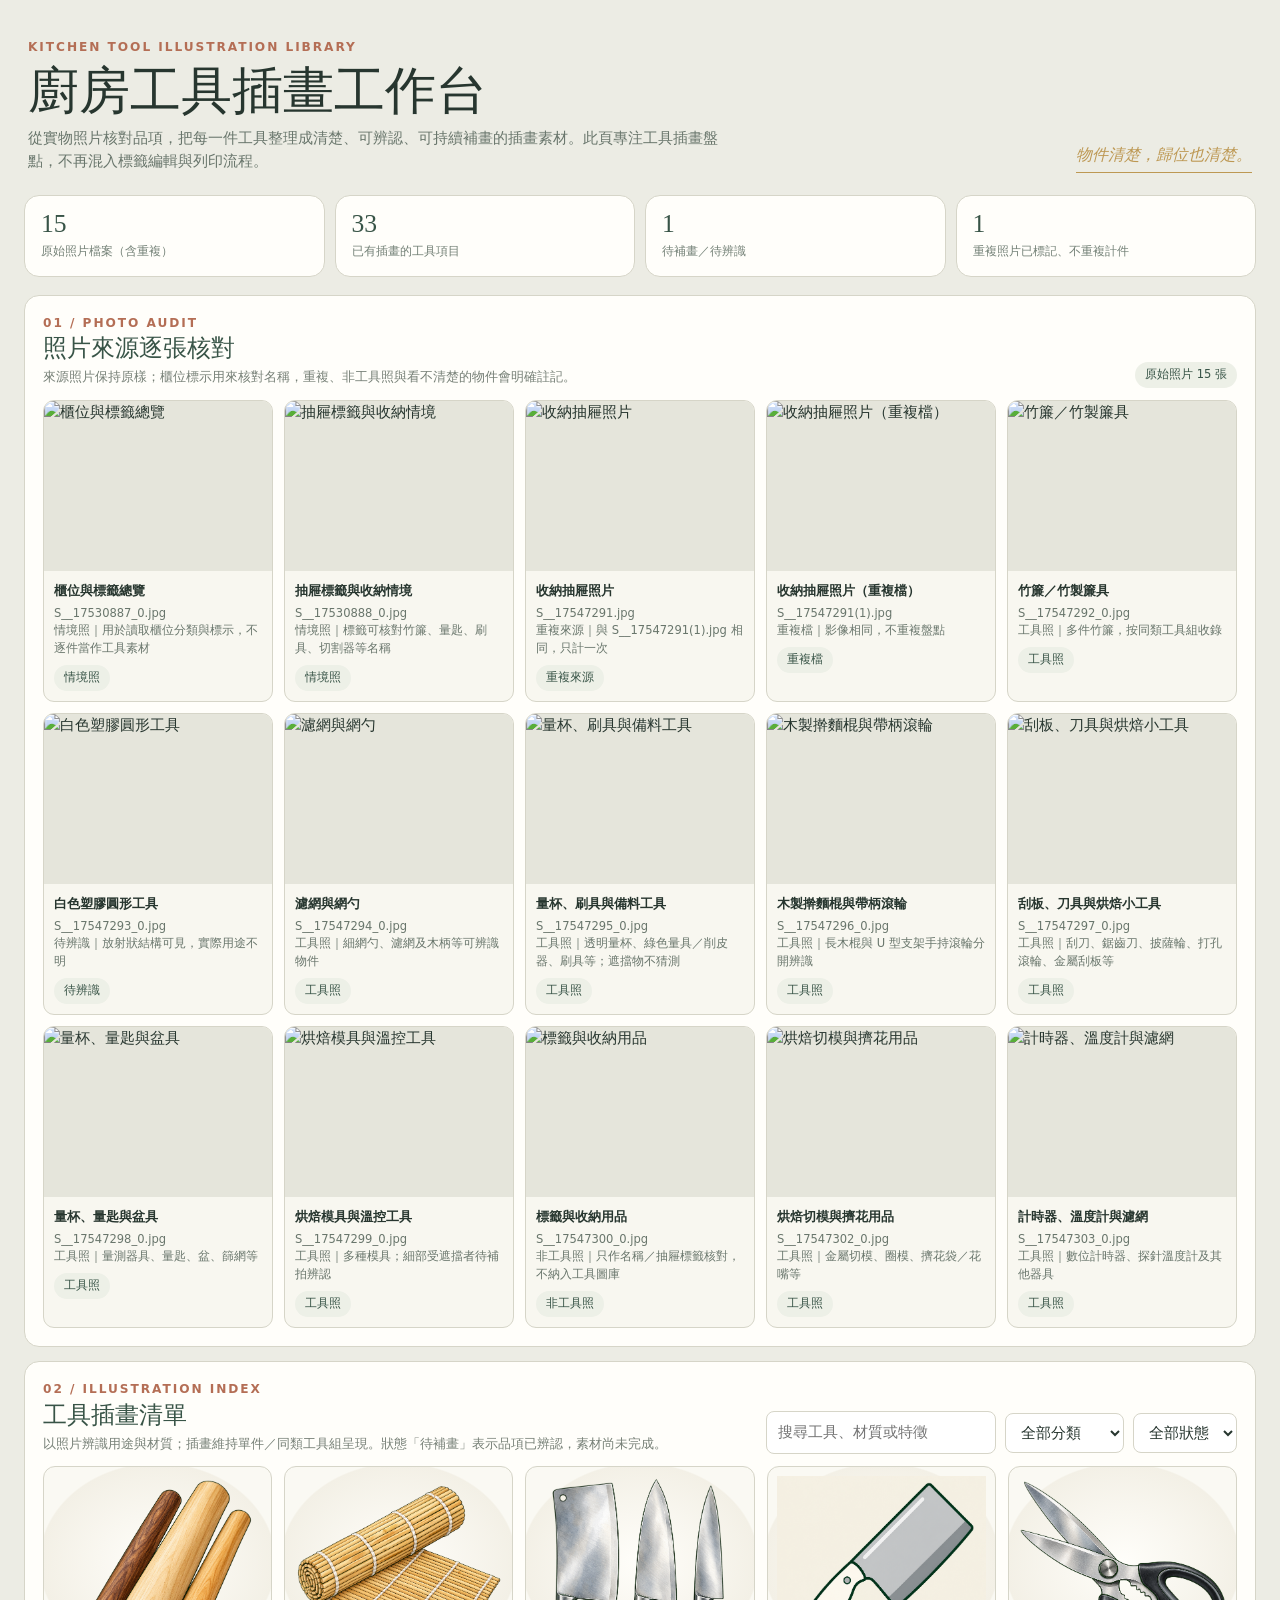
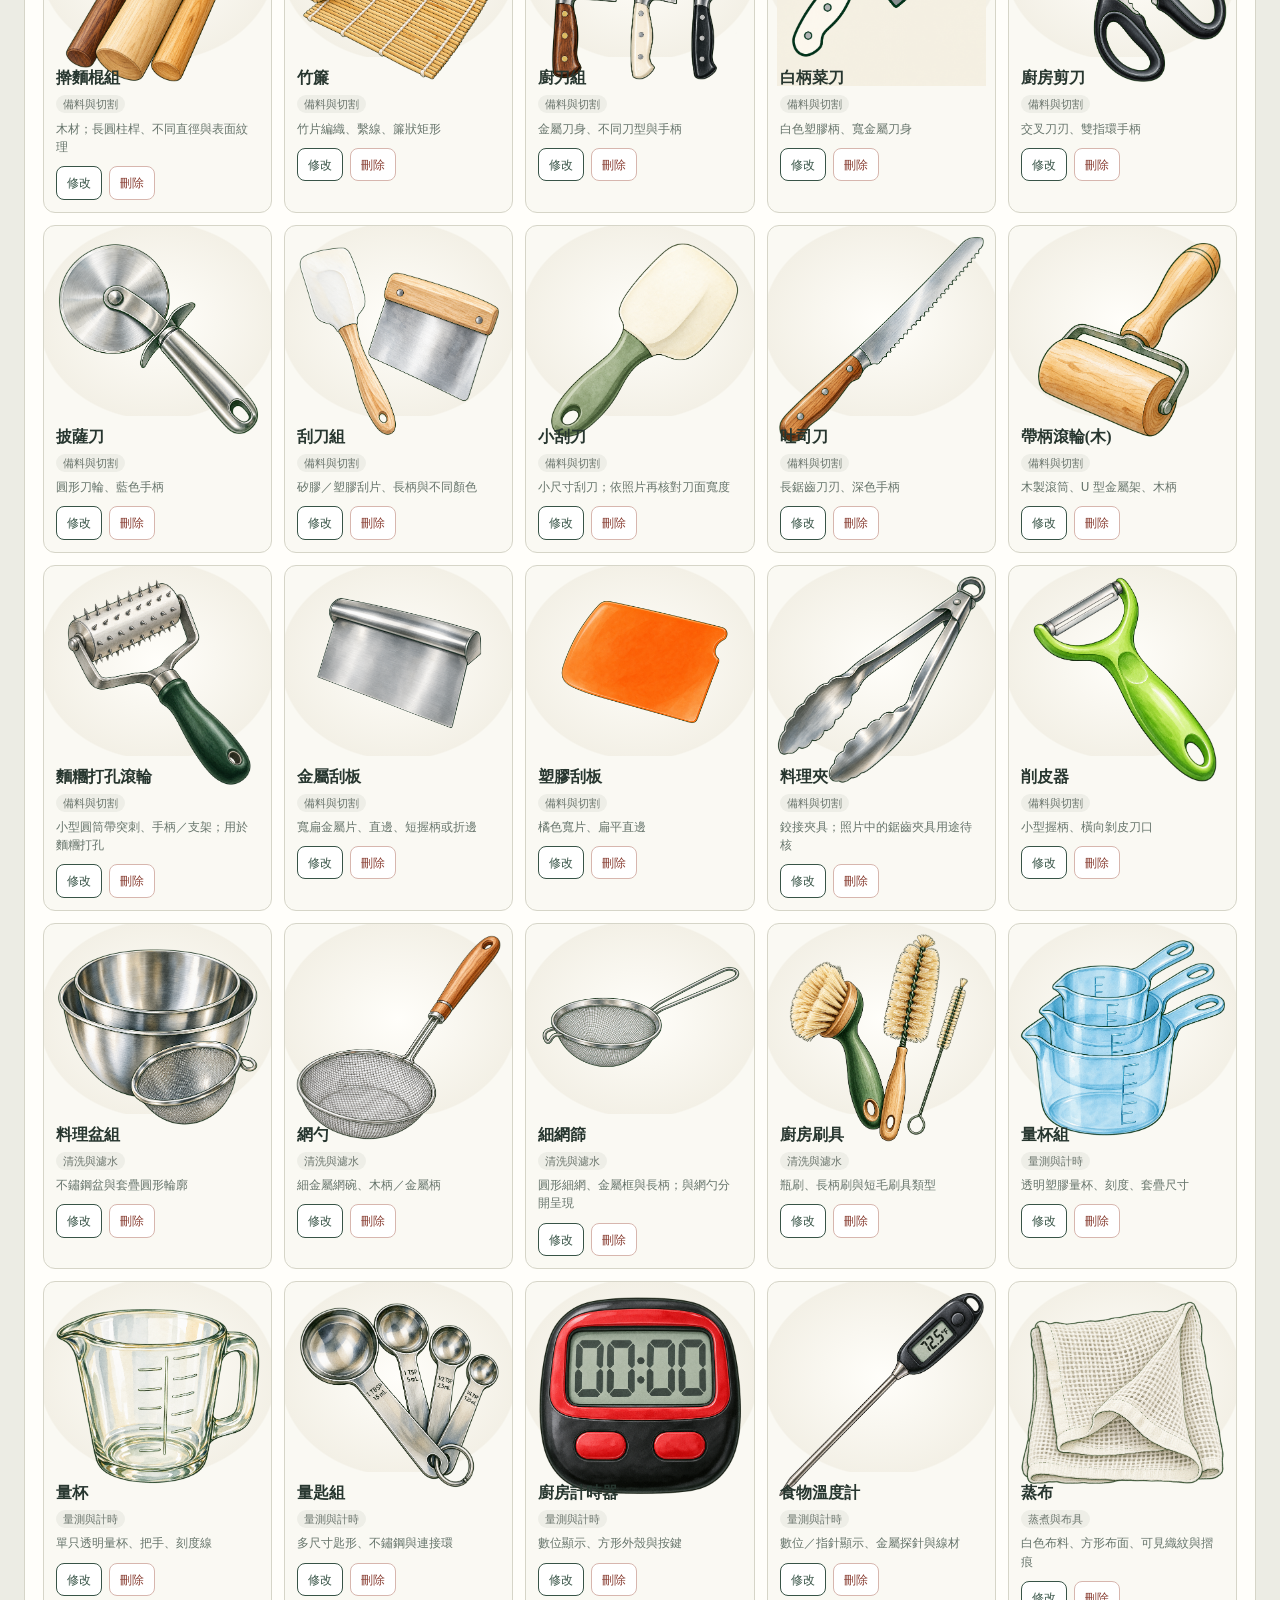
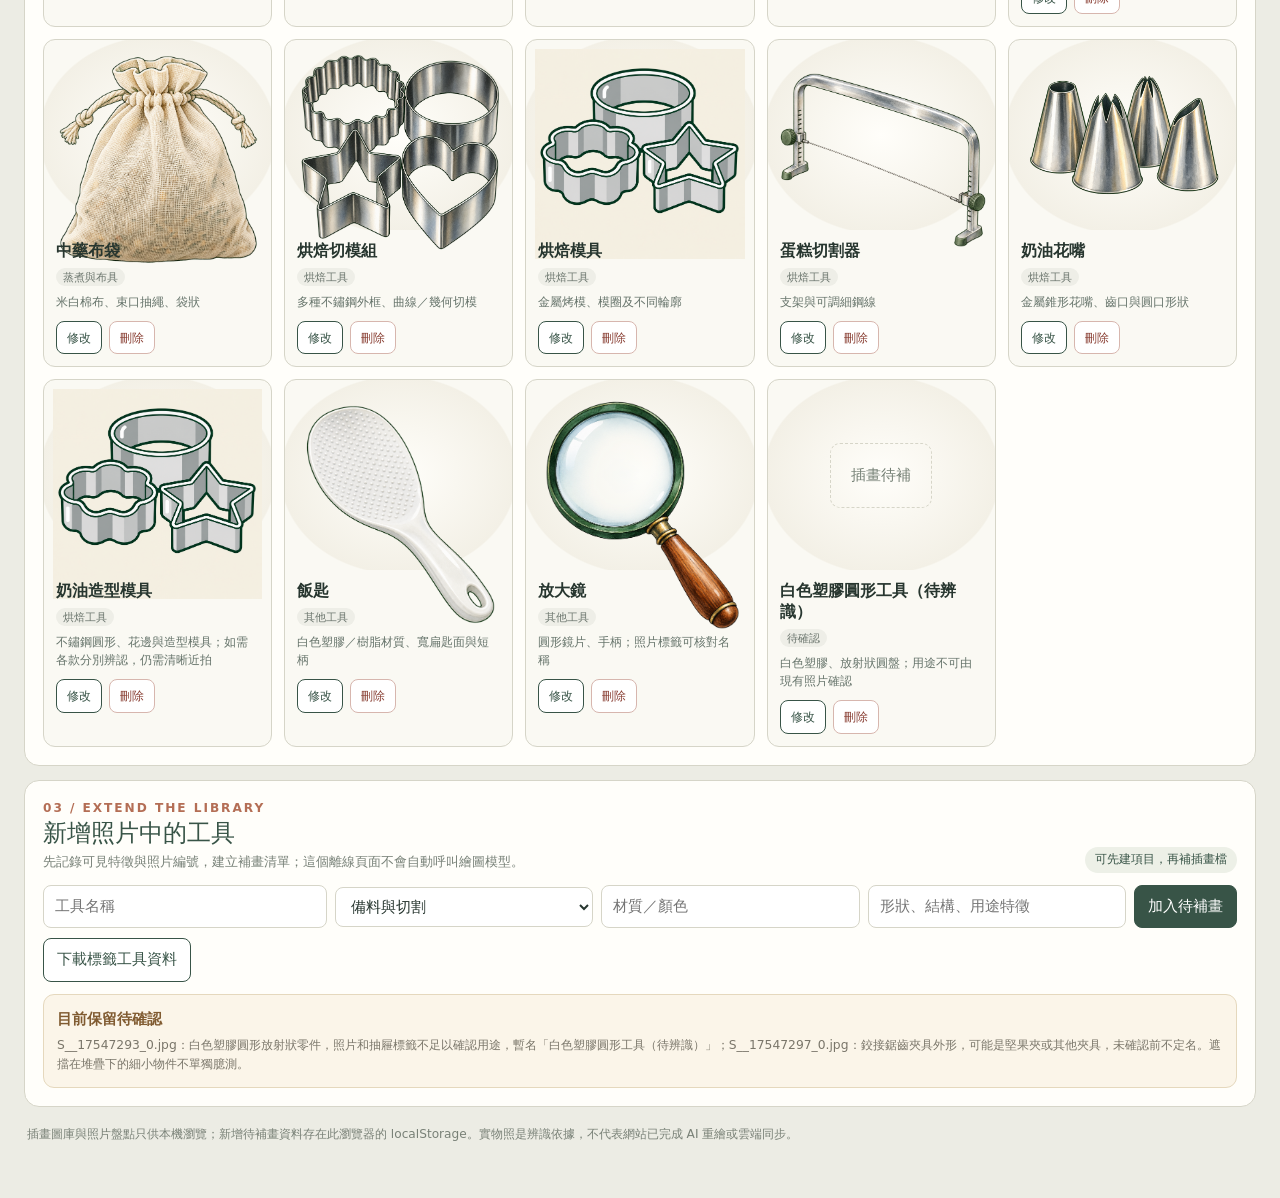
==== kitchen-illustration/index.html @ 1e379331 "Publish kitchen tools label website" ====
<!doctype html>
<html lang="zh-Hant">
<head>
<meta charset="utf-8"><meta name="viewport" content="width=device-width,initial-scale=1"><meta name="theme-color" content="#385447">
<title>香積室｜廚房工具插畫工作台</title>
<style>
:root{--ink:#27362f;--green:#385447;--sage:#788a70;--gold:#bd9853;--paper:#f6f3e9;--line:#d6d5c8;--white:#fffefa;--coral:#b46e55}*{box-sizing:border-box}body{margin:0;background:#ecece4;color:var(--ink);font:15px/1.55 system-ui,"Noto Sans TC",sans-serif}.wrap{max-width:1500px;margin:auto;padding:24px}.hero{display:flex;align-items:end;justify-content:space-between;gap:24px;padding:14px 4px 22px}.eyebrow{font-size:.76rem;letter-spacing:.16em;color:var(--coral);font-weight:700}.hero h1{font:500 clamp(2rem,4vw,3.2rem)/1.15 Georgia,"Noto Serif TC",serif;margin:.35rem 0}.hero p{margin:0;color:#69766c;max-width:700px}.hero-mark{font:italic 1rem Georgia,serif;color:var(--gold);border-bottom:1px solid var(--gold);padding-bottom:6px;white-space:nowrap}.stats{display:grid;grid-template-columns:repeat(4,1fr);gap:10px;margin:0 0 18px}.stat,.panel{background:var(--white);border:1px solid var(--line);border-radius:15px}.stat{padding:13px 16px}.stat strong{display:block;font:500 1.6rem Georgia,serif;color:var(--green)}.stat span{font-size:.78rem;color:#738076}.panel{padding:18px;margin:14px 0}.section-head{display:flex;justify-content:space-between;align-items:end;gap:16px;margin-bottom:12px}.section-head h2{margin:0;font:500 1.5rem Georgia,"Noto Serif TC",serif;color:var(--green)}.section-head p{margin:3px 0 0;color:#778077;font-size:.83rem}.pill{display:inline-flex;border-radius:30px;padding:4px 10px;background:#edf0e7;color:var(--green);font-size:.72rem;white-space:nowrap}.source-grid{display:grid;grid-template-columns:repeat(5,minmax(0,1fr));gap:11px}.source-card{border:1px solid var(--line);border-radius:11px;background:#f8f7f0;overflow:hidden;min-width:0}.source-card img{display:block;width:100%;height:170px;object-fit:cover;background:#e5e5db}.source-info{padding:10px}.source-info h3{font-size:.83rem;margin:0 0 3px;overflow-wrap:anywhere}.source-info p{font-size:.72rem;color:#69766c;margin:0}.source-info .pill{margin-top:7px}.filters{display:flex;gap:9px;align-items:center;flex-wrap:wrap}.filters input,.filters select,.form input,.form select,.form textarea{font:inherit;border:1px solid var(--line);border-radius:8px;padding:9px 11px;background:#fff;color:var(--ink)}.filters input{min-width:230px}.grid{display:grid;grid-template-columns:repeat(5,minmax(0,1fr));gap:12px}.tool{position:relative;border:1px solid var(--line);border-radius:12px;background:#faf9f3;overflow:hidden;display:flex;flex-direction:column;min-width:0}.tool-img{height:190px;display:grid;place-items:center;background:radial-gradient(ellipse at center,#fffefa 0,#f3f0e6 73%,transparent 74%);padding:9px}.tool-img img{width:100%;height:100%;object-fit:contain}.tool-body{padding:11px 12px 12px}.tool h3{font:600 1rem Georgia,"Noto Serif TC",serif;margin:0 0 3px}.tool p{font-size:.74rem;color:#66746b;margin:4px 0}.meta{display:flex;align-items:center;justify-content:space-between;gap:6px;margin-top:8px}.tag{font-size:.66rem;color:#6b756d;background:#eeeee7;border-radius:20px;padding:3px 7px}.state{font-size:.67rem;color:var(--green)}.state.pending{color:#9b5b37}.toolbar{display:flex;gap:8px}.button{border:1px solid var(--green);border-radius:8px;background:var(--green);color:white;padding:9px 13px;font:inherit;cursor:pointer}.button.ghost{background:white;color:var(--green)}.button:hover{filter:brightness(1.07)}.form{display:grid;grid-template-columns:1.1fr 1fr 1fr 1fr auto;gap:8px;align-items:center}.form textarea{resize:vertical;min-height:42px}.pending-box{background:#fbf5e9;border:1px solid #e5d8bd;border-radius:11px;padding:13px;margin-top:12px}.pending-box h3{font-size:.92rem;color:#805b31;margin:0}.hint{font-size:.77rem;color:#7a766a;margin:6px 0 0}.empty{color:#758075;border:1px dashed var(--line);border-radius:10px;padding:20px;text-align:center}.foot{font-size:.76rem;color:#798177;padding:4px 3px 18px}.hidden{display:none!important}@media(max-width:1100px){.source-grid{grid-template-columns:repeat(3,1fr)}.grid{grid-template-columns:repeat(4,1fr)}.form{grid-template-columns:repeat(2,1fr)}.form .button{grid-column:1/-1}}@media(max-width:700px){.wrap{padding:13px}.hero{display:block}.hero-mark{display:inline-block;margin-top:15px}.stats{grid-template-columns:repeat(2,1fr)}.source-grid{grid-template-columns:repeat(2,1fr)}.source-card img{height:135px}.grid{grid-template-columns:repeat(2,1fr)}.tool-img{height:155px}.section-head{display:block}.filters{margin-top:10px}.filters input{min-width:0;flex:1;width:100%}.form{grid-template-columns:1fr}.form .button{grid-column:auto}}
</style></head>
<body><main class="wrap">
<header class="hero"><div><div class="eyebrow">KITCHEN TOOL ILLUSTRATION LIBRARY</div><h1>廚房工具插畫工作台</h1><p>從實物照片核對品項，把每一件工具整理成清楚、可辨認、可持續補畫的插畫素材。此頁專注工具插畫盤點，不再混入標籤編輯與列印流程。</p></div><div class="hero-mark">物件清楚，歸位也清楚。</div></header>
<section class="stats" aria-label="盤點摘要"><div class="stat"><strong id="photoCount">15</strong><span>原始照片檔案（含重複）</span></div><div class="stat"><strong id="artCount">—</strong><span>已有插畫的工具項目</span></div><div class="stat"><strong id="pendingCount">—</strong><span>待補畫／待辨識</span></div><div class="stat"><strong>1</strong><span>重複照片已標記、不重複計件</span></div></section>
<section class="panel"><div class="section-head"><div><div class="eyebrow">01 / PHOTO AUDIT</div><h2>照片來源逐張核對</h2><p>來源照片保持原樣；櫃位標示用來核對名稱，重複、非工具照與看不清楚的物件會明確註記。</p></div><span class="pill">原始照片 15 張</span></div><div class="source-grid" id="sourceGrid"></div></section>
<section class="panel"><div class="section-head"><div><div class="eyebrow">02 / ILLUSTRATION INDEX</div><h2>工具插畫清單</h2><p>以照片辨識用途與材質；插畫維持單件／同類工具組呈現。狀態「待補畫」表示品項已辨認，素材尚未完成。</p></div><div class="filters"><input id="search" type="search" placeholder="搜尋工具、材質或特徵"><select id="category"><option>全部分類</option><option>備料與切割</option><option>量測與計時</option><option>清洗與濾水</option><option>蒸煮與布具</option><option>烘焙工具</option><option>其他工具</option></select><select id="status"><option>全部狀態</option><option>已有插畫</option><option>待補畫</option><option>待辨識</option></select></div></div><div class="grid" id="toolGrid"></div></section>
<section class="panel"><div class="section-head"><div><div class="eyebrow">03 / EXTEND THE LIBRARY</div><h2>新增照片中的工具</h2><p>先記錄可見特徵與照片編號，建立補畫清單；這個離線頁面不會自動呼叫繪圖模型。</p></div><span class="pill">可先建項目，再補插畫檔</span></div><form class="form" id="addForm"><input name="name" required placeholder="工具名稱"><select name="category"><option>備料與切割</option><option>量測與計時</option><option>清洗與濾水</option><option>蒸煮與布具</option><option>烘焙工具</option><option>其他工具</option></select><input name="material" placeholder="材質／顏色"><input name="features" placeholder="形狀、結構、用途特徵"><button class="button" type="submit">加入待補畫</button></form><div style="margin-top:10px"><button class="button ghost" type="button" id="exportLabelData">下載標籤工具資料</button><span id="exportFeedback" class="hint" style="margin-left:8px"></span></div><div class="pending-box"><h3>目前保留待確認</h3><p class="hint">S__17547293_0.jpg：白色塑膠圓形放射狀零件，照片和抽屜標籤不足以確認用途，暫名「白色塑膠圓形工具（待辨識）」；S__17547297_0.jpg：鉸接鋸齒夾具外形，可能是堅果夾或其他夾具，未確認前不定名。遮擋在堆疊下的細小物件不單獨臆測。</p></div></section>
<p class="foot">插畫圖庫與照片盤點只供本機瀏覽；新增待補畫資料存在此瀏覽器的 localStorage。實物照是辨識依據，不代表網站已完成 AI 重繪或雲端同步。</p>
</main><script>
(()=>{
const A='assets/廚房工具插畫示例/',P='../../廚房工具/';
const sources=[
['S__17530887_0.jpg','櫃位與標籤總覽','情境照｜用於讀取櫃位分類與標示，不逐件當作工具素材'],['S__17530888_0.jpg','抽屜標籤與收納情境','情境照｜標籤可核對竹簾、量匙、刷具、切割器等名稱'],['S__17547291.jpg','收納抽屜照片','重複來源｜與 S__17547291(1).jpg 相同，只計一次'],['S__17547291(1).jpg','收納抽屜照片（重複檔）','重複檔｜影像相同，不重複盤點'],['S__17547292_0.jpg','竹簾／竹製簾具','工具照｜多件竹簾，按同類工具組收錄'],['S__17547293_0.jpg','白色塑膠圓形工具','待辨識｜放射狀結構可見，實際用途不明'],['S__17547294_0.jpg','濾網與網勺','工具照｜細網勺、濾網及木柄等可辨識物件'],['S__17547295_0.jpg','量杯、刷具與備料工具','工具照｜透明量杯、綠色量具／削皮器、刷具等；遮擋物不猜測'],['S__17547296_0.jpg','木製擀麵棍與帶柄滾輪','工具照｜長木棍與 U 型支架手持滾輪分開辨識'],['S__17547297_0.jpg','刮板、刀具與烘焙小工具','工具照｜刮刀、鋸齒刀、披薩輪、打孔滾輪、金屬刮板等'],['S__17547298_0.jpg','量杯、量匙與盆具','工具照｜量測器具、量匙、盆、篩網等'],['S__17547299_0.jpg','烘焙模具與溫控工具','工具照｜多種模具；細部受遮擋者待補拍辨認'],['S__17547300_0.jpg','標籤與收納用品','非工具照｜只作名稱／抽屜標籤核對，不納入工具圖庫'],['S__17547302_0.jpg','烘焙切模與擠花用品','工具照｜金屬切模、圈模、擠花袋／花嘴等'],['S__17547303_0.jpg','計時器、溫度計與濾網','工具照｜數位計時器、探針溫度計及其他器具']
].map(([file,title,note])=>({file,title,note}));
const items=[
['擀麵棍組','備料與切割','擀麵棍組.png','S__17547296_0.jpg','木材；長圓柱桿、不同直徑與表面紋理','已有插畫'],['竹簾','備料與切割','竹簾.png','S__17547292_0.jpg','竹片編織、繫線、簾狀矩形','已有插畫'],['廚刀組','備料與切割','廚刀組.png','S__17547297_0.jpg、S__17547299_0.jpg','金屬刀身、不同刀型與手柄','已有插畫'],['白柄菜刀','備料與切割','白柄菜刀.png','S__17547297_0.jpg','白色塑膠柄、寬金屬刀身','已有插畫'],['廚房剪刀','備料與切割','廚房剪刀.png','S__17547297_0.jpg','交叉刀刃、雙指環手柄','已有插畫'],['披薩刀','備料與切割','披薩刀.png','S__17547297_0.jpg','圓形刀輪、藍色手柄','已有插畫'],['刮刀組','備料與切割','刮刀組.png','S__17547297_0.jpg','矽膠／塑膠刮片、長柄與不同顏色','已有插畫'],['小刮刀','備料與切割','小刮刀.png','S__17547297_0.jpg','小尺寸刮刀；依照片再核對刀面寬度','已有插畫'],['吐司刀','備料與切割','吐司刀.png','S__17547297_0.jpg','長鋸齒刀刃、深色手柄','已有插畫'],['帶柄滾輪(木)','備料與切割','帶柄木滾輪.png','S__17547296_0.jpg','木製滾筒、U 型金屬架、木柄','已有插畫'],['麵糰打孔滾輪','備料與切割','','S__17547297_0.jpg','小型圓筒帶突刺、手柄／支架；用於麵糰打孔','待補畫'],['金屬刮板','備料與切割','','S__17547297_0.jpg','寬扁金屬片、直邊、短握柄或折邊','待補畫'],['塑膠刮板','備料與切割','','S__17547297_0.jpg','橘色寬片、扁平直邊','待補畫'],['料理夾','備料與切割','料理夾.png','S__17547297_0.jpg','鉸接夾具；照片中的鋸齒夾具用途待核','已有插畫'],['削皮器','備料與切割','削皮器.png','S__17547295_0.jpg、S__17547298_0.jpg','小型握柄、橫向剝皮刀口','已有插畫'],['料理盆組','清洗與濾水','料理盆組.png','S__17547298_0.jpg','不鏽鋼盆與套疊圓形輪廓','已有插畫'],['網勺','清洗與濾水','網勺.png','S__17547294_0.jpg','細金屬網碗、木柄／金屬柄','已有插畫'],['細網篩','清洗與濾水','','S__17547294_0.jpg、S__17547298_0.jpg','圓形細網、金屬框與長柄；與網勺分開呈現','待補畫'],['廚房刷具','清洗與濾水','廚房刷具.png','S__17547295_0.jpg','瓶刷、長柄刷與短毛刷具類型','已有插畫'],['量杯組','量測與計時','量杯組.png','S__17547295_0.jpg、S__17547298_0.jpg','透明塑膠量杯、刻度、套疊尺寸','已有插畫'],['量杯','量測與計時','量杯.png','S__17547295_0.jpg','單只透明量杯、把手、刻度線','已有插畫'],['量匙組','量測與計時','量匙組.png','S__17547298_0.jpg','多尺寸匙形、不鏽鋼與連接環','已有插畫'],['廚房計時器','量測與計時','廚房計時器.png','S__17547303_0.jpg','數位顯示、方形外殼與按鍵','已有插畫'],['食物溫度計','量測與計時','食物溫度計.png','S__17547303_0.jpg','數位／指針顯示、金屬探針與線材','已有插畫'],['蒸布','蒸煮與布具','蒸布.png','S__17530888_0.jpg','白色布料、方形布面、可見織紋與摺痕','已有插畫'],['中藥布袋','蒸煮與布具','中藥布袋.png','S__17530888_0.jpg','米白棉布、束口抽繩、袋狀','已有插畫'],['烘焙切模組','烘焙工具','烘焙切模組.png','S__17547302_0.jpg','多種不鏽鋼外框、曲線／幾何切模','已有插畫'],['烘焙模具','烘焙工具','烘焙模具.png','S__17547299_0.jpg、S__17547302_0.jpg','金屬烤模、模圈及不同輪廓','已有插畫'],['蛋糕切割器','烘焙工具','蛋糕切割器.png','S__17530888_0.jpg','支架與可調細鋼線','已有插畫'],['奶油花嘴','烘焙工具','奶油花嘴.png','S__17547302_0.jpg、S__17547299_0.jpg','金屬錐形花嘴、齒口與圓口形狀','已有插畫'],['奶油造型模具','烘焙工具','','S__17530887_0.jpg、S__17547299_0.jpg','抽屜標籤可讀，內部細模具款式需近拍逐型核對','待補畫'],['飯匙','其他工具','','S__17547295_0.jpg、S__17547298_0.jpg','白色塑膠／樹脂材質、寬扁匙面與短柄','待補畫'],['放大鏡','其他工具','放大鏡.png','S__17530888_0.jpg','圓形鏡片、手柄；照片標籤可核對名稱','已有插畫'],['白色塑膠圓形工具（待辨識）','待確認','','S__17547293_0.jpg','白色塑膠、放射狀圓盤；用途不可由現有照片確認','待辨識']
].map(([name,category,file,source,features,status])=>({name,category,file,source,features,status}));
const esc=s=>String(s).replace(/[&<>"']/g,c=>({'&':'&amp;','<':'&lt;','>':'&gt;','"':'&quot;',"'":'&#39;'}[c]));
const doughDocker=items.find(x=>x.name==='麵糰打孔滾輪');doughDocker.file='麵糰打孔滾輪.png';doughDocker.status='已有插畫';
for(const [name,file] of [['金屬刮板','金屬刮板.png'],['塑膠刮板','塑膠刮板.png'],['細網篩','細網篩.png'],['飯匙','飯匙.png']]){const item=items.find(x=>x.name===name);if(item){item.file=file;item.status='已有插畫'}}
const moldItem=items.find(x=>x.name==='奶油造型模具');if(moldItem){moldItem.file='烘焙模具.png';moldItem.status='已有插畫';moldItem.features='不鏽鋼圓形、花邊與造型模具；如需各款分別辨認，仍需清晰近拍'}
const byFile=Object.fromEntries(sources.map(s=>[s.file,s]));
function renderSources(){document.getElementById('sourceGrid').innerHTML=sources.map(s=>`<article class="source-card"><img loading="lazy" src="${P}${encodeURIComponent(s.file).replace(/%2F/g,'/')}" alt="${esc(s.title)}"><div class="source-info"><h3>${esc(s.title)}</h3><p>${esc(s.file)}<br>${esc(s.note)}</p><span class="pill">${s.note.split('｜')[0]}</span></div></article>`).join('')}
function render(){const q=document.getElementById('search').value.trim().toLowerCase(),cat=document.getElementById('category').value,st=document.getElementById('status').value;const all=[...items,...loadAdded()];const shown=all.filter(x=>(cat==='全部分類'||x.category===cat)&&(st==='全部狀態'||x.status===st)&&(!q||`${x.name} ${x.category} ${x.features} ${x.material||''}`.toLowerCase().includes(q)));document.getElementById('toolGrid').innerHTML=shown.length?shown.map(x=>{const src=(x.source||'').split('、').map(v=>byFile[v]).find(Boolean);return `<article class="tool"><div class="tool-img">${x.file?`<img loading="lazy" src="${A}${encodeURIComponent(x.file)}" alt="${esc(x.name)}插畫">`:`<div class="empty">插畫待補</div>`}</div><div class="tool-body"><h3>${esc(x.name)}</h3><span class="tag">${esc(x.category)}</span><p>${esc(x.features||x.material||'依新增紀錄補充特徵')}</p><div class="meta"><span class="state ${x.status==='已有插畫'?'':'pending'}">${esc(x.status)}</span>${src?`<span class="tag">照片 ${esc(src.file.replace('S__',''))}</span>`:''}</div></div></article>`}).join(''):'<div class="empty">沒有符合的工具項目</div>';document.getElementById('artCount').textContent=all.filter(x=>x.status==='已有插畫').length;document.getElementById('pendingCount').textContent=all.filter(x=>x.status!=='已有插畫').length}
function loadAdded(){try{return JSON.parse(localStorage.getItem('kitchenIllustrationPending')||'[]')}catch{return []}}
document.getElementById('addForm').addEventListener('submit',e=>{e.preventDefault();const f=new FormData(e.currentTarget),name=String(f.get('name')).trim();if(!name)return;const added=loadAdded();added.push({name,category:f.get('category'),features:[f.get('material'),f.get('features')].filter(Boolean).join('；'),source:'',file:'',status:'待補畫'});localStorage.setItem('kitchenIllustrationPending',JSON.stringify(added));e.currentTarget.reset();render()});
['search','category','status'].forEach(id=>document.getElementById(id).addEventListener(id==='search'?'input':'change',render));document.getElementById('exportLabelData').addEventListener('click',()=>{const payload={version:1,tools:[...items,...loadAdded()]};const blob=new Blob([JSON.stringify(payload,null,2)],{type:'application/json'});const a=document.createElement('a');a.href=URL.createObjectURL(blob);a.download='廚房工具標籤資料.json';a.click();setTimeout(()=>URL.revokeObjectURL(a.href),1500);document.getElementById('exportFeedback').textContent='已下載；請到 A4 標籤頁匯入此檔。'});localStorage.setItem("kitchenIllustrationCatalog",JSON.stringify(items));renderSources();render();
})();
</script><script src="crud.js"></script></body></html>
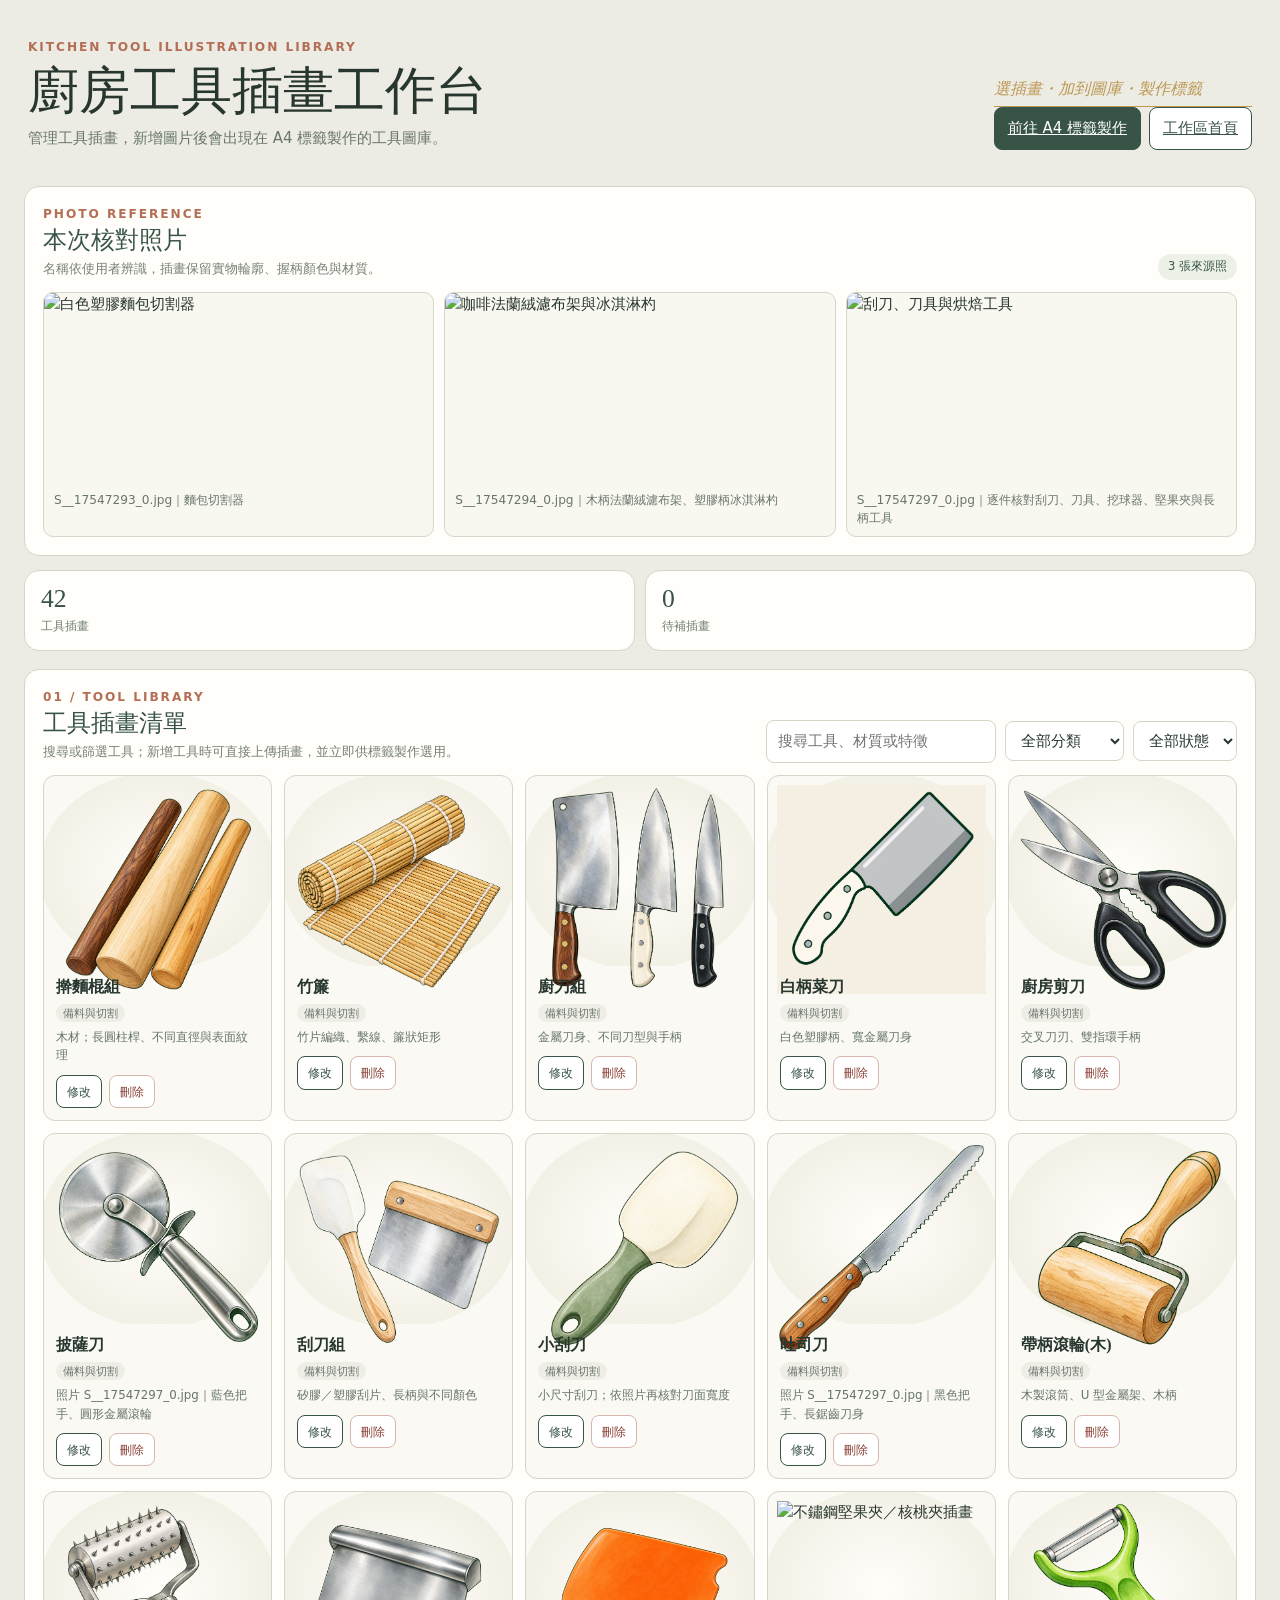
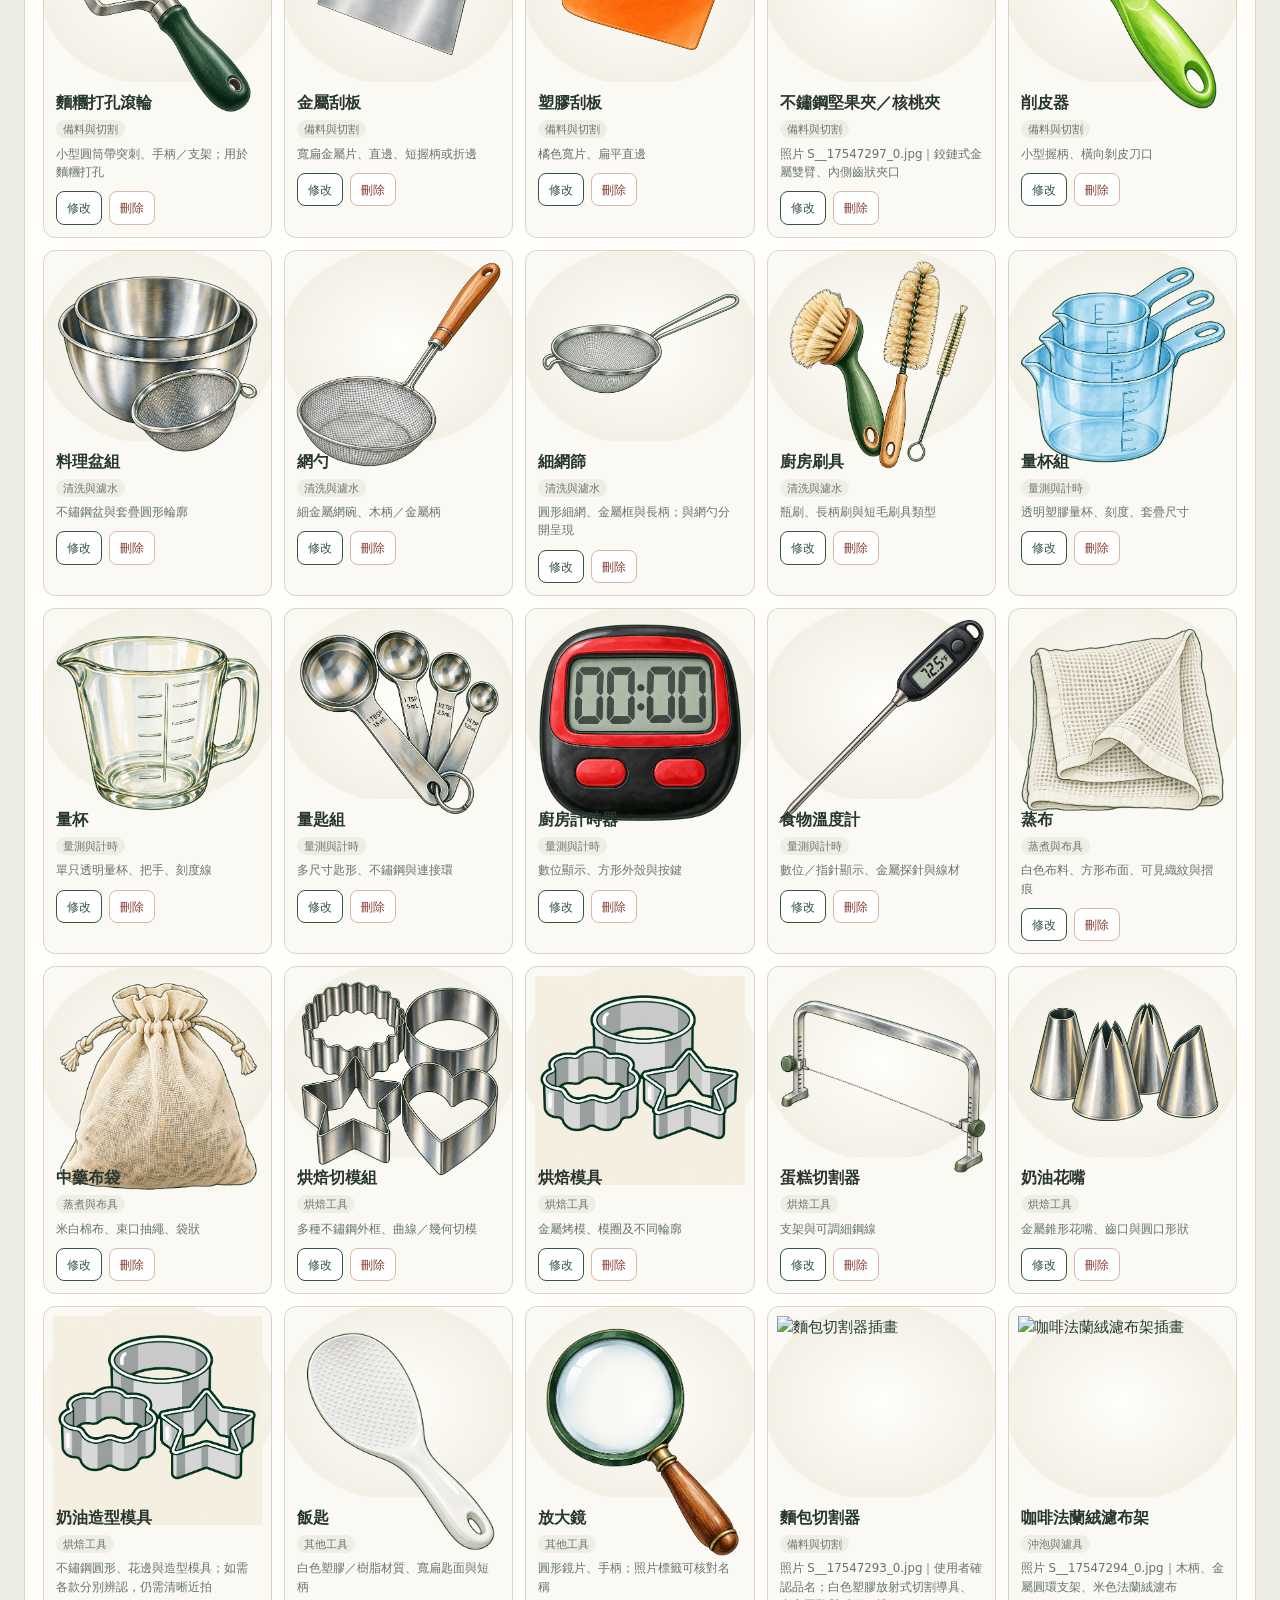
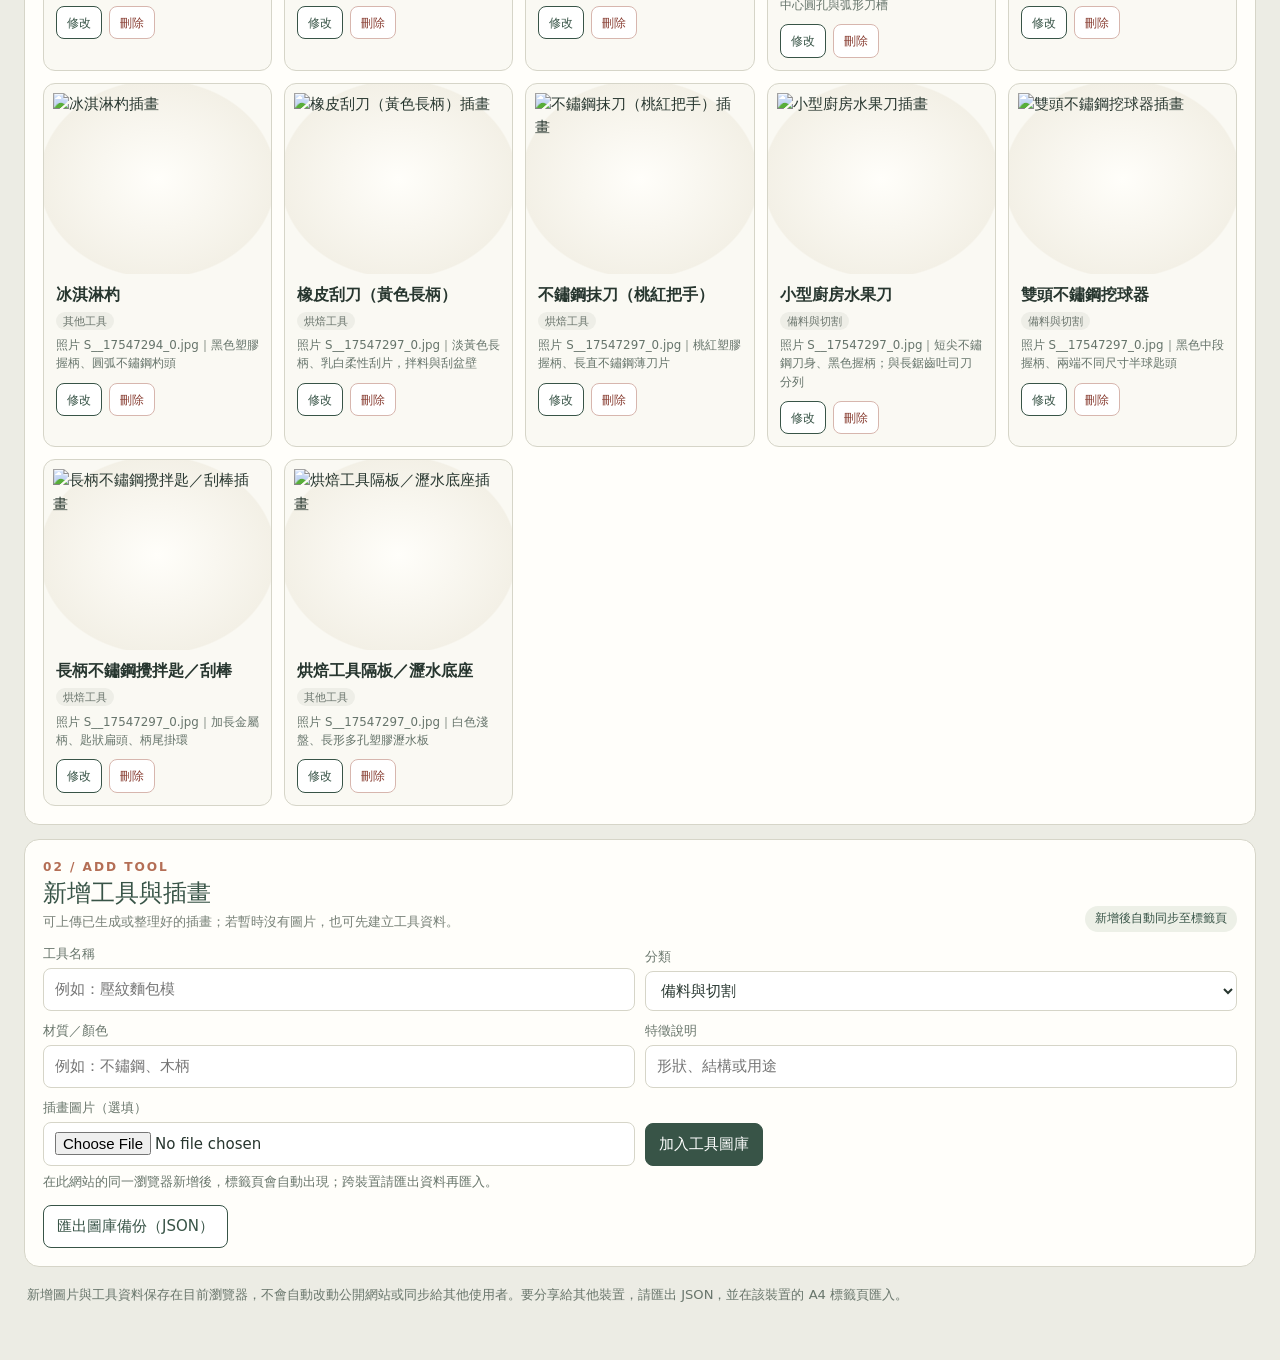
==== commit 46e3144c: "Improve illustration library import flow" ====
--- a/kitchen-illustration/index.html
+++ b/kitchen-illustration/index.html
@@ -4,21 +4,18 @@
 <meta charset="utf-8"><meta name="viewport" content="width=device-width,initial-scale=1"><meta name="theme-color" content="#385447">
 <title>香積室｜廚房工具插畫工作台</title>
 <style>
-:root{--ink:#27362f;--green:#385447;--sage:#788a70;--gold:#bd9853;--paper:#f6f3e9;--line:#d6d5c8;--white:#fffefa;--coral:#b46e55}*{box-sizing:border-box}body{margin:0;background:#ecece4;color:var(--ink);font:15px/1.55 system-ui,"Noto Sans TC",sans-serif}.wrap{max-width:1500px;margin:auto;padding:24px}.hero{display:flex;align-items:end;justify-content:space-between;gap:24px;padding:14px 4px 22px}.eyebrow{font-size:.76rem;letter-spacing:.16em;color:var(--coral);font-weight:700}.hero h1{font:500 clamp(2rem,4vw,3.2rem)/1.15 Georgia,"Noto Serif TC",serif;margin:.35rem 0}.hero p{margin:0;color:#69766c;max-width:700px}.hero-mark{font:italic 1rem Georgia,serif;color:var(--gold);border-bottom:1px solid var(--gold);padding-bottom:6px;white-space:nowrap}.stats{display:grid;grid-template-columns:repeat(4,1fr);gap:10px;margin:0 0 18px}.stat,.panel{background:var(--white);border:1px solid var(--line);border-radius:15px}.stat{padding:13px 16px}.stat strong{display:block;font:500 1.6rem Georgia,serif;color:var(--green)}.stat span{font-size:.78rem;color:#738076}.panel{padding:18px;margin:14px 0}.section-head{display:flex;justify-content:space-between;align-items:end;gap:16px;margin-bottom:12px}.section-head h2{margin:0;font:500 1.5rem Georgia,"Noto Serif TC",serif;color:var(--green)}.section-head p{margin:3px 0 0;color:#778077;font-size:.83rem}.pill{display:inline-flex;border-radius:30px;padding:4px 10px;background:#edf0e7;color:var(--green);font-size:.72rem;white-space:nowrap}.source-grid{display:grid;grid-template-columns:repeat(5,minmax(0,1fr));gap:11px}.source-card{border:1px solid var(--line);border-radius:11px;background:#f8f7f0;overflow:hidden;min-width:0}.source-card img{display:block;width:100%;height:170px;object-fit:cover;background:#e5e5db}.source-info{padding:10px}.source-info h3{font-size:.83rem;margin:0 0 3px;overflow-wrap:anywhere}.source-info p{font-size:.72rem;color:#69766c;margin:0}.source-info .pill{margin-top:7px}.filters{display:flex;gap:9px;align-items:center;flex-wrap:wrap}.filters input,.filters select,.form input,.form select,.form textarea{font:inherit;border:1px solid var(--line);border-radius:8px;padding:9px 11px;background:#fff;color:var(--ink)}.filters input{min-width:230px}.grid{display:grid;grid-template-columns:repeat(5,minmax(0,1fr));gap:12px}.tool{position:relative;border:1px solid var(--line);border-radius:12px;background:#faf9f3;overflow:hidden;display:flex;flex-direction:column;min-width:0}.tool-img{height:190px;display:grid;place-items:center;background:radial-gradient(ellipse at center,#fffefa 0,#f3f0e6 73%,transparent 74%);padding:9px}.tool-img img{width:100%;height:100%;object-fit:contain}.tool-body{padding:11px 12px 12px}.tool h3{font:600 1rem Georgia,"Noto Serif TC",serif;margin:0 0 3px}.tool p{font-size:.74rem;color:#66746b;margin:4px 0}.meta{display:flex;align-items:center;justify-content:space-between;gap:6px;margin-top:8px}.tag{font-size:.66rem;color:#6b756d;background:#eeeee7;border-radius:20px;padding:3px 7px}.state{font-size:.67rem;color:var(--green)}.state.pending{color:#9b5b37}.toolbar{display:flex;gap:8px}.button{border:1px solid var(--green);border-radius:8px;background:var(--green);color:white;padding:9px 13px;font:inherit;cursor:pointer}.button.ghost{background:white;color:var(--green)}.button:hover{filter:brightness(1.07)}.form{display:grid;grid-template-columns:1.1fr 1fr 1fr 1fr auto;gap:8px;align-items:center}.form textarea{resize:vertical;min-height:42px}.pending-box{background:#fbf5e9;border:1px solid #e5d8bd;border-radius:11px;padding:13px;margin-top:12px}.pending-box h3{font-size:.92rem;color:#805b31;margin:0}.hint{font-size:.77rem;color:#7a766a;margin:6px 0 0}.empty{color:#758075;border:1px dashed var(--line);border-radius:10px;padding:20px;text-align:center}.foot{font-size:.76rem;color:#798177;padding:4px 3px 18px}.hidden{display:none!important}@media(max-width:1100px){.source-grid{grid-template-columns:repeat(3,1fr)}.grid{grid-template-columns:repeat(4,1fr)}.form{grid-template-columns:repeat(2,1fr)}.form .button{grid-column:1/-1}}@media(max-width:700px){.wrap{padding:13px}.hero{display:block}.hero-mark{display:inline-block;margin-top:15px}.stats{grid-template-columns:repeat(2,1fr)}.source-grid{grid-template-columns:repeat(2,1fr)}.source-card img{height:135px}.grid{grid-template-columns:repeat(2,1fr)}.tool-img{height:155px}.section-head{display:block}.filters{margin-top:10px}.filters input{min-width:0;flex:1;width:100%}.form{grid-template-columns:1fr}.form .button{grid-column:auto}}
-</style></head>
+:root{--ink:#27362f;--green:#385447;--sage:#788a70;--gold:#bd9853;--paper:#f6f3e9;--line:#d6d5c8;--white:#fffefa;--coral:#b46e55}*{box-sizing:border-box}body{margin:0;background:#ecece4;color:var(--ink);font:15px/1.55 system-ui,"Noto Sans TC",sans-serif}.wrap{max-width:1500px;margin:auto;padding:24px}.hero{display:flex;align-items:end;justify-content:space-between;gap:24px;padding:14px 4px 22px}.eyebrow{font-size:.76rem;letter-spacing:.16em;color:var(--coral);font-weight:700}.hero h1{font:500 clamp(2rem,4vw,3.2rem)/1.15 Georgia,"Noto Serif TC",serif;margin:.35rem 0}.hero p{margin:0;color:#69766c;max-width:700px}.hero-mark{font:italic 1rem Georgia,serif;color:var(--gold);border-bottom:1px solid var(--gold);padding-bottom:6px;white-space:nowrap}.stats{display:grid;grid-template-columns:repeat(2,minmax(0,1fr));gap:10px;margin:0 0 18px}.stat,.panel{background:var(--white);border:1px solid var(--line);border-radius:15px}.stat{padding:13px 16px}.stat strong{display:block;font:500 1.6rem Georgia,serif;color:var(--green)}.stat span{font-size:.78rem;color:#738076}.panel{padding:18px;margin:14px 0}.section-head{display:flex;justify-content:space-between;align-items:end;gap:16px;margin-bottom:12px}.section-head h2{margin:0;font:500 1.5rem Georgia,"Noto Serif TC",serif;color:var(--green)}.section-head p{margin:3px 0 0;color:#778077;font-size:.83rem}.pill{display:inline-flex;border-radius:30px;padding:4px 10px;background:#edf0e7;color:var(--green);font-size:.72rem;white-space:nowrap}.filters{display:flex;gap:9px;align-items:center;flex-wrap:wrap}.filters input,.filters select,.form input,.form select,.form textarea{font:inherit;border:1px solid var(--line);border-radius:8px;padding:9px 11px;background:#fff;color:var(--ink)}.filters input{min-width:230px}.grid{display:grid;grid-template-columns:repeat(5,minmax(0,1fr));gap:12px}.tool{position:relative;border:1px solid var(--line);border-radius:12px;background:#faf9f3;overflow:hidden;display:flex;flex-direction:column;min-width:0}.tool-img{height:190px;display:grid;place-items:center;background:radial-gradient(ellipse at center,#fffefa 0,#f3f0e6 73%,transparent 74%);padding:9px}.tool-img img{width:100%;height:100%;object-fit:contain}.tool-body{padding:11px 12px 12px}.tool h3{font:600 1rem Georgia,"Noto Serif TC",serif;margin:0 0 3px}.tool p{font-size:.74rem;color:#66746b;margin:4px 0}.tag{font-size:.66rem;color:#6b756d;background:#eeeee7;border-radius:20px;padding:3px 7px}.button{border:1px solid var(--green);border-radius:8px;background:var(--green);color:white;padding:9px 13px;font:inherit;cursor:pointer}.button.ghost{background:white;color:var(--green)}.button:hover{filter:brightness(1.07)}.form{display:grid;grid-template-columns:1fr 1fr;gap:10px;align-items:end}.form input,.form select{width:100%}.field-label{display:block;margin:0 0 4px;color:#69766c;font-size:.8rem}.form .button{justify-self:start}.hint{font-size:.82rem;color:#69766c;margin:6px 0 0}.empty{color:#758075;border:1px dashed var(--line);border-radius:10px;padding:20px;text-align:center}.foot{font-size:.82rem;color:#69766c;padding:4px 3px 18px}.hero-actions{display:flex;gap:8px;flex-wrap:wrap}@media(max-width:1100px){.grid{grid-template-columns:repeat(4,1fr)}}@media(max-width:700px){.wrap{padding:13px}.hero{display:block}.hero-mark{display:inline-block;margin-top:15px}.stats{grid-template-columns:repeat(2,minmax(0,1fr))}.grid{grid-template-columns:repeat(2,1fr)}.tool-img{height:155px}.section-head{display:block}.filters{margin-top:10px}.filters input{min-width:0;flex:1;width:100%}.form{grid-template-columns:1fr}.hero-actions{margin-top:14px}}
+</style><style>.photo-audit{display:grid;grid-template-columns:repeat(3,minmax(0,1fr));gap:10px}.photo-audit article{border:1px solid var(--line);border-radius:10px;overflow:hidden;background:#f8f7f0}.photo-audit img{width:100%;height:190px;object-fit:cover;display:block}.photo-audit p{font-size:.76rem;color:#69766c;margin:8px 10px}@media(max-width:700px){.photo-audit{grid-template-columns:1fr}.photo-audit img{height:auto;max-height:340px;object-fit:contain;background:#e7e6de}}</style></head>
 <body><main class="wrap">
-<header class="hero"><div><div class="eyebrow">KITCHEN TOOL ILLUSTRATION LIBRARY</div><h1>廚房工具插畫工作台</h1><p>從實物照片核對品項，把每一件工具整理成清楚、可辨認、可持續補畫的插畫素材。此頁專注工具插畫盤點，不再混入標籤編輯與列印流程。</p></div><div class="hero-mark">物件清楚，歸位也清楚。</div></header>
-<section class="stats" aria-label="盤點摘要"><div class="stat"><strong id="photoCount">15</strong><span>原始照片檔案（含重複）</span></div><div class="stat"><strong id="artCount">—</strong><span>已有插畫的工具項目</span></div><div class="stat"><strong id="pendingCount">—</strong><span>待補畫／待辨識</span></div><div class="stat"><strong>1</strong><span>重複照片已標記、不重複計件</span></div></section>
-<section class="panel"><div class="section-head"><div><div class="eyebrow">01 / PHOTO AUDIT</div><h2>照片來源逐張核對</h2><p>來源照片保持原樣；櫃位標示用來核對名稱，重複、非工具照與看不清楚的物件會明確註記。</p></div><span class="pill">原始照片 15 張</span></div><div class="source-grid" id="sourceGrid"></div></section>
-<section class="panel"><div class="section-head"><div><div class="eyebrow">02 / ILLUSTRATION INDEX</div><h2>工具插畫清單</h2><p>以照片辨識用途與材質；插畫維持單件／同類工具組呈現。狀態「待補畫」表示品項已辨認，素材尚未完成。</p></div><div class="filters"><input id="search" type="search" placeholder="搜尋工具、材質或特徵"><select id="category"><option>全部分類</option><option>備料與切割</option><option>量測與計時</option><option>清洗與濾水</option><option>蒸煮與布具</option><option>烘焙工具</option><option>其他工具</option></select><select id="status"><option>全部狀態</option><option>已有插畫</option><option>待補畫</option><option>待辨識</option></select></div></div><div class="grid" id="toolGrid"></div></section>
-<section class="panel"><div class="section-head"><div><div class="eyebrow">03 / EXTEND THE LIBRARY</div><h2>新增照片中的工具</h2><p>先記錄可見特徵與照片編號，建立補畫清單；這個離線頁面不會自動呼叫繪圖模型。</p></div><span class="pill">可先建項目，再補插畫檔</span></div><form class="form" id="addForm"><input name="name" required placeholder="工具名稱"><select name="category"><option>備料與切割</option><option>量測與計時</option><option>清洗與濾水</option><option>蒸煮與布具</option><option>烘焙工具</option><option>其他工具</option></select><input name="material" placeholder="材質／顏色"><input name="features" placeholder="形狀、結構、用途特徵"><button class="button" type="submit">加入待補畫</button></form><div style="margin-top:10px"><button class="button ghost" type="button" id="exportLabelData">下載標籤工具資料</button><span id="exportFeedback" class="hint" style="margin-left:8px"></span></div><div class="pending-box"><h3>目前保留待確認</h3><p class="hint">S__17547293_0.jpg：白色塑膠圓形放射狀零件，照片和抽屜標籤不足以確認用途，暫名「白色塑膠圓形工具（待辨識）」；S__17547297_0.jpg：鉸接鋸齒夾具外形，可能是堅果夾或其他夾具，未確認前不定名。遮擋在堆疊下的細小物件不單獨臆測。</p></div></section>
-<p class="foot">插畫圖庫與照片盤點只供本機瀏覽；新增待補畫資料存在此瀏覽器的 localStorage。實物照是辨識依據，不代表網站已完成 AI 重繪或雲端同步。</p>
+<header class="hero"><div><div class="eyebrow">KITCHEN TOOL ILLUSTRATION LIBRARY</div><h1>廚房工具插畫工作台</h1><p>管理工具插畫，新增圖片後會出現在 A4 標籤製作的工具圖庫。</p></div><div><div class="hero-mark">選插畫・加到圖庫・製作標籤</div><div class="hero-actions"><a class="button" href="../kitchen-labels/">前往 A4 標籤製作</a><a class="button ghost" href="../kitchen-tools/">工作區首頁</a></div></div></header>
+<section class="panel"><div class="section-head"><div><div class="eyebrow">PHOTO REFERENCE</div><h2>本次核對照片</h2><p>名稱依使用者辨識，插畫保留實物輪廓、握柄顏色與材質。</p></div><span class="pill">3 張來源照</span></div><div class="photo-audit"><article><img src="photos/S__17547293_0.jpg" alt="白色塑膠麵包切割器"><p>S__17547293_0.jpg｜麵包切割器</p></article><article><img src="photos/S__17547294_0.jpg" alt="咖啡法蘭絨濾布架與冰淇淋杓"><p>S__17547294_0.jpg｜木柄法蘭絨濾布架、塑膠柄冰淇淋杓</p></article><article><img src="photos/S__17547297_0.jpg" alt="刮刀、刀具與烘焙工具"><p>S__17547297_0.jpg｜逐件核對刮刀、刀具、挖球器、堅果夾與長柄工具</p></article></div></section>
+<section class="stats" aria-label="工具圖庫摘要"><div class="stat"><strong id="artCount">—</strong><span>工具插畫</span></div><div class="stat"><strong id="pendingCount">—</strong><span>待補插畫</span></div></section>
+<section class="panel"><div class="section-head"><div><div class="eyebrow">01 / TOOL LIBRARY</div><h2>工具插畫清單</h2><p>搜尋或篩選工具；新增工具時可直接上傳插畫，並立即供標籤製作選用。</p></div><div class="filters"><input id="search" type="search" placeholder="搜尋工具、材質或特徵"><select id="category"><option>全部分類</option><option>備料與切割</option><option>量測與計時</option><option>清洗與濾水</option><option>蒸煮與布具</option><option>烘焙工具</option><option>其他工具</option></select><select id="status"><option>全部狀態</option><option>已有插畫</option><option>待補畫</option><option>待辨識</option></select></div></div><div class="grid" id="toolGrid"></div></section>
+<section class="panel"><div class="section-head"><div><div class="eyebrow">02 / ADD TOOL</div><h2>新增工具與插畫</h2><p>可上傳已生成或整理好的插畫；若暫時沒有圖片，也可先建立工具資料。</p></div><span class="pill">新增後自動同步至標籤頁</span></div><form class="form" id="addForm"><label><span class="field-label">工具名稱</span><input name="name" required placeholder="例如：壓紋麵包模"></label><label><span class="field-label">分類</span><select name="category"><option>備料與切割</option><option>量測與計時</option><option>清洗與濾水</option><option>蒸煮與布具</option><option>烘焙工具</option><option>其他工具</option></select></label><label><span class="field-label">材質／顏色</span><input name="material" placeholder="例如：不鏽鋼、木柄"></label><label><span class="field-label">特徵說明</span><input name="features" placeholder="形狀、結構或用途"></label><label><span class="field-label">插畫圖片（選填）</span><input name="image" type="file" accept="image/png,image/jpeg,image/webp,image/gif"></label><button class="button" type="submit">加入工具圖庫</button></form><p class="hint" id="addFeedback" role="status">在此網站的同一瀏覽器新增後，標籤頁會自動出現；跨裝置請匯出資料再匯入。</p><div style="margin-top:12px"><button class="button ghost" type="button" id="exportLabelData">匯出圖庫備份（JSON）</button><span id="exportFeedback" class="hint" style="margin-left:8px"></span></div></section>
+<p class="foot">新增圖片與工具資料保存在目前瀏覽器，不會自動改動公開網站或同步給其他使用者。要分享給其他裝置，請匯出 JSON，並在該裝置的 A4 標籤頁匯入。</p>
 </main><script>
 (()=>{
-const A='assets/廚房工具插畫示例/',P='../../廚房工具/';
-const sources=[
-['S__17530887_0.jpg','櫃位與標籤總覽','情境照｜用於讀取櫃位分類與標示，不逐件當作工具素材'],['S__17530888_0.jpg','抽屜標籤與收納情境','情境照｜標籤可核對竹簾、量匙、刷具、切割器等名稱'],['S__17547291.jpg','收納抽屜照片','重複來源｜與 S__17547291(1).jpg 相同，只計一次'],['S__17547291(1).jpg','收納抽屜照片（重複檔）','重複檔｜影像相同，不重複盤點'],['S__17547292_0.jpg','竹簾／竹製簾具','工具照｜多件竹簾，按同類工具組收錄'],['S__17547293_0.jpg','白色塑膠圓形工具','待辨識｜放射狀結構可見，實際用途不明'],['S__17547294_0.jpg','濾網與網勺','工具照｜細網勺、濾網及木柄等可辨識物件'],['S__17547295_0.jpg','量杯、刷具與備料工具','工具照｜透明量杯、綠色量具／削皮器、刷具等；遮擋物不猜測'],['S__17547296_0.jpg','木製擀麵棍與帶柄滾輪','工具照｜長木棍與 U 型支架手持滾輪分開辨識'],['S__17547297_0.jpg','刮板、刀具與烘焙小工具','工具照｜刮刀、鋸齒刀、披薩輪、打孔滾輪、金屬刮板等'],['S__17547298_0.jpg','量杯、量匙與盆具','工具照｜量測器具、量匙、盆、篩網等'],['S__17547299_0.jpg','烘焙模具與溫控工具','工具照｜多種模具；細部受遮擋者待補拍辨認'],['S__17547300_0.jpg','標籤與收納用品','非工具照｜只作名稱／抽屜標籤核對，不納入工具圖庫'],['S__17547302_0.jpg','烘焙切模與擠花用品','工具照｜金屬切模、圈模、擠花袋／花嘴等'],['S__17547303_0.jpg','計時器、溫度計與濾網','工具照｜數位計時器、探針溫度計及其他器具']
-].map(([file,title,note])=>({file,title,note}));
+const A='assets/廚房工具插畫示例/';
 const items=[
 ['擀麵棍組','備料與切割','擀麵棍組.png','S__17547296_0.jpg','木材；長圓柱桿、不同直徑與表面紋理','已有插畫'],['竹簾','備料與切割','竹簾.png','S__17547292_0.jpg','竹片編織、繫線、簾狀矩形','已有插畫'],['廚刀組','備料與切割','廚刀組.png','S__17547297_0.jpg、S__17547299_0.jpg','金屬刀身、不同刀型與手柄','已有插畫'],['白柄菜刀','備料與切割','白柄菜刀.png','S__17547297_0.jpg','白色塑膠柄、寬金屬刀身','已有插畫'],['廚房剪刀','備料與切割','廚房剪刀.png','S__17547297_0.jpg','交叉刀刃、雙指環手柄','已有插畫'],['披薩刀','備料與切割','披薩刀.png','S__17547297_0.jpg','圓形刀輪、藍色手柄','已有插畫'],['刮刀組','備料與切割','刮刀組.png','S__17547297_0.jpg','矽膠／塑膠刮片、長柄與不同顏色','已有插畫'],['小刮刀','備料與切割','小刮刀.png','S__17547297_0.jpg','小尺寸刮刀；依照片再核對刀面寬度','已有插畫'],['吐司刀','備料與切割','吐司刀.png','S__17547297_0.jpg','長鋸齒刀刃、深色手柄','已有插畫'],['帶柄滾輪(木)','備料與切割','帶柄木滾輪.png','S__17547296_0.jpg','木製滾筒、U 型金屬架、木柄','已有插畫'],['麵糰打孔滾輪','備料與切割','','S__17547297_0.jpg','小型圓筒帶突刺、手柄／支架；用於麵糰打孔','待補畫'],['金屬刮板','備料與切割','','S__17547297_0.jpg','寬扁金屬片、直邊、短握柄或折邊','待補畫'],['塑膠刮板','備料與切割','','S__17547297_0.jpg','橘色寬片、扁平直邊','待補畫'],['料理夾','備料與切割','料理夾.png','S__17547297_0.jpg','鉸接夾具；照片中的鋸齒夾具用途待核','已有插畫'],['削皮器','備料與切割','削皮器.png','S__17547295_0.jpg、S__17547298_0.jpg','小型握柄、橫向剝皮刀口','已有插畫'],['料理盆組','清洗與濾水','料理盆組.png','S__17547298_0.jpg','不鏽鋼盆與套疊圓形輪廓','已有插畫'],['網勺','清洗與濾水','網勺.png','S__17547294_0.jpg','細金屬網碗、木柄／金屬柄','已有插畫'],['細網篩','清洗與濾水','','S__17547294_0.jpg、S__17547298_0.jpg','圓形細網、金屬框與長柄；與網勺分開呈現','待補畫'],['廚房刷具','清洗與濾水','廚房刷具.png','S__17547295_0.jpg','瓶刷、長柄刷與短毛刷具類型','已有插畫'],['量杯組','量測與計時','量杯組.png','S__17547295_0.jpg、S__17547298_0.jpg','透明塑膠量杯、刻度、套疊尺寸','已有插畫'],['量杯','量測與計時','量杯.png','S__17547295_0.jpg','單只透明量杯、把手、刻度線','已有插畫'],['量匙組','量測與計時','量匙組.png','S__17547298_0.jpg','多尺寸匙形、不鏽鋼與連接環','已有插畫'],['廚房計時器','量測與計時','廚房計時器.png','S__17547303_0.jpg','數位顯示、方形外殼與按鍵','已有插畫'],['食物溫度計','量測與計時','食物溫度計.png','S__17547303_0.jpg','數位／指針顯示、金屬探針與線材','已有插畫'],['蒸布','蒸煮與布具','蒸布.png','S__17530888_0.jpg','白色布料、方形布面、可見織紋與摺痕','已有插畫'],['中藥布袋','蒸煮與布具','中藥布袋.png','S__17530888_0.jpg','米白棉布、束口抽繩、袋狀','已有插畫'],['烘焙切模組','烘焙工具','烘焙切模組.png','S__17547302_0.jpg','多種不鏽鋼外框、曲線／幾何切模','已有插畫'],['烘焙模具','烘焙工具','烘焙模具.png','S__17547299_0.jpg、S__17547302_0.jpg','金屬烤模、模圈及不同輪廓','已有插畫'],['蛋糕切割器','烘焙工具','蛋糕切割器.png','S__17530888_0.jpg','支架與可調細鋼線','已有插畫'],['奶油花嘴','烘焙工具','奶油花嘴.png','S__17547302_0.jpg、S__17547299_0.jpg','金屬錐形花嘴、齒口與圓口形狀','已有插畫'],['奶油造型模具','烘焙工具','','S__17530887_0.jpg、S__17547299_0.jpg','抽屜標籤可讀，內部細模具款式需近拍逐型核對','待補畫'],['飯匙','其他工具','','S__17547295_0.jpg、S__17547298_0.jpg','白色塑膠／樹脂材質、寬扁匙面與短柄','待補畫'],['放大鏡','其他工具','放大鏡.png','S__17530888_0.jpg','圓形鏡片、手柄；照片標籤可核對名稱','已有插畫'],['白色塑膠圓形工具（待辨識）','待確認','','S__17547293_0.jpg','白色塑膠、放射狀圓盤；用途不可由現有照片確認','待辨識']
 ].map(([name,category,file,source,features,status])=>({name,category,file,source,features,status}));
@@ -26,11 +23,25 @@
 const doughDocker=items.find(x=>x.name==='麵糰打孔滾輪');doughDocker.file='麵糰打孔滾輪.png';doughDocker.status='已有插畫';
 for(const [name,file] of [['金屬刮板','金屬刮板.png'],['塑膠刮板','塑膠刮板.png'],['細網篩','細網篩.png'],['飯匙','飯匙.png']]){const item=items.find(x=>x.name===name);if(item){item.file=file;item.status='已有插畫'}}
 const moldItem=items.find(x=>x.name==='奶油造型模具');if(moldItem){moldItem.file='烘焙模具.png';moldItem.status='已有插畫';moldItem.features='不鏽鋼圓形、花邊與造型模具；如需各款分別辨認，仍需清晰近拍'}
-const byFile=Object.fromEntries(sources.map(s=>[s.file,s]));
-function renderSources(){document.getElementById('sourceGrid').innerHTML=sources.map(s=>`<article class="source-card"><img loading="lazy" src="${P}${encodeURIComponent(s.file).replace(/%2F/g,'/')}" alt="${esc(s.title)}"><div class="source-info"><h3>${esc(s.title)}</h3><p>${esc(s.file)}<br>${esc(s.note)}</p><span class="pill">${s.note.split('｜')[0]}</span></div></article>`).join('')}
-function render(){const q=document.getElementById('search').value.trim().toLowerCase(),cat=document.getElementById('category').value,st=document.getElementById('status').value;const all=[...items,...loadAdded()];const shown=all.filter(x=>(cat==='全部分類'||x.category===cat)&&(st==='全部狀態'||x.status===st)&&(!q||`${x.name} ${x.category} ${x.features} ${x.material||''}`.toLowerCase().includes(q)));document.getElementById('toolGrid').innerHTML=shown.length?shown.map(x=>{const src=(x.source||'').split('、').map(v=>byFile[v]).find(Boolean);return `<article class="tool"><div class="tool-img">${x.file?`<img loading="lazy" src="${A}${encodeURIComponent(x.file)}" alt="${esc(x.name)}插畫">`:`<div class="empty">插畫待補</div>`}</div><div class="tool-body"><h3>${esc(x.name)}</h3><span class="tag">${esc(x.category)}</span><p>${esc(x.features||x.material||'依新增紀錄補充特徵')}</p><div class="meta"><span class="state ${x.status==='已有插畫'?'':'pending'}">${esc(x.status)}</span>${src?`<span class="tag">照片 ${esc(src.file.replace('S__',''))}</span>`:''}</div></div></article>`}).join(''):'<div class="empty">沒有符合的工具項目</div>';document.getElementById('artCount').textContent=all.filter(x=>x.status==='已有插畫').length;document.getElementById('pendingCount').textContent=all.filter(x=>x.status!=='已有插畫').length}
+const breadGuide=items.find(x=>x.name==='白色塑膠圓形工具（待辨識）');Object.assign(breadGuide,{name:'麵包切割器',category:'備料與切割',file:'麵包切割器.png',source:'S__17547293_0.jpg',features:'照片 S__17547293_0.jpg｜使用者確認品名；白色塑膠放射式切割導具、中心圓孔與弧形刀槽',status:'已有插畫'});
+const named=x=>items.find(item=>item.name===x);
+Object.assign(named('吐司刀'),{features:'照片 S__17547297_0.jpg｜黑色把手、長鋸齒刀身'});
+Object.assign(named('披薩刀'),{features:'照片 S__17547297_0.jpg｜藍色把手、圓形金屬滾輪'});
+Object.assign(named('料理夾'),{name:'不鏽鋼堅果夾／核桃夾',file:'不鏽鋼堅果夾.png',features:'照片 S__17547297_0.jpg｜鉸鏈式金屬雙臂、內側齒狀夾口'});
+items.push(
+{name:'咖啡法蘭絨濾布架',category:'沖泡與濾具',file:'咖啡法蘭絨濾布架.png',source:'S__17547294_0.jpg',features:'照片 S__17547294_0.jpg｜木柄、金屬圓環支架、米色法蘭絨濾布',status:'已有插畫'},
+{name:'冰淇淋杓',category:'其他工具',file:'冰淇淋杓.png',source:'S__17547294_0.jpg',features:'照片 S__17547294_0.jpg｜黑色塑膠握柄、圓弧不鏽鋼杓頭',status:'已有插畫'},
+{name:'橡皮刮刀（黃色長柄）',category:'烘焙工具',file:'橡皮刮刀.png',source:'S__17547297_0.jpg',features:'照片 S__17547297_0.jpg｜淡黃色長柄、乳白柔性刮片，拌料與刮盆壁',status:'已有插畫'},
+{name:'不鏽鋼抹刀（桃紅把手）',category:'烘焙工具',file:'桃紅柄不鏽鋼抹刀.png',source:'S__17547297_0.jpg',features:'照片 S__17547297_0.jpg｜桃紅塑膠握柄、長直不鏽鋼薄刀片',status:'已有插畫'},
+{name:'小型廚房水果刀',category:'備料與切割',file:'小型水果刀.png',source:'S__17547297_0.jpg',features:'照片 S__17547297_0.jpg｜短尖不鏽鋼刀身、黑色握柄；與長鋸齒吐司刀分列',status:'已有插畫'},
+{name:'雙頭不鏽鋼挖球器',category:'備料與切割',file:'雙頭挖球器.png',source:'S__17547297_0.jpg',features:'照片 S__17547297_0.jpg｜黑色中段握柄、兩端不同尺寸半球匙頭',status:'已有插畫'},
+{name:'長柄不鏽鋼攪拌匙／刮棒',category:'烘焙工具',file:'長柄攪拌匙刮棒.png',source:'S__17547297_0.jpg',features:'照片 S__17547297_0.jpg｜加長金屬柄、匙狀扁頭、柄尾掛環',status:'已有插畫'},
+{name:'烘焙工具隔板／瀝水底座',category:'其他工具',file:'烘焙工具瀝水底座.png',source:'S__17547297_0.jpg',features:'照片 S__17547297_0.jpg｜白色淺盤、長形多孔塑膠瀝水板',status:'已有插畫'}
+);
+for(const select of [document.getElementById('category'),document.querySelector('#addForm select[name="category"]')]){const option=document.createElement('option');option.textContent='沖泡與濾具';select.appendChild(option)}
+function render(){const q=document.getElementById('search').value.trim().toLowerCase(),cat=document.getElementById('category').value,st=document.getElementById('status').value;const all=[...items,...loadAdded()];const shown=all.filter(x=>(cat==='全部分類'||x.category===cat)&&(st==='全部狀態'||x.status===st)&&(!q||`${x.name} ${x.category} ${x.features} ${x.material||''}`.toLowerCase().includes(q)));document.getElementById('toolGrid').innerHTML=shown.length?shown.map(x=>`<article class="tool"><div class="tool-img">${x.imageData?`<img loading="lazy" src="${x.imageData}" alt="${esc(x.name)}插畫">`:x.file?`<img loading="lazy" src="${A}${encodeURIComponent(x.file)}" alt="${esc(x.name)}插畫">`:`<div class="empty">插畫待補</div>`}</div><div class="tool-body"><h3>${esc(x.name)}</h3><span class="tag">${esc(x.category)}</span><p>${esc(x.features||x.material||'依新增紀錄補充特徵')}</p></div></article>`).join(''):'<div class="empty">沒有符合的工具項目</div>';document.getElementById('artCount').textContent=all.filter(x=>x.status==='已有插畫').length;document.getElementById('pendingCount').textContent=all.filter(x=>x.status!=='已有插畫').length}
 function loadAdded(){try{return JSON.parse(localStorage.getItem('kitchenIllustrationPending')||'[]')}catch{return []}}
 document.getElementById('addForm').addEventListener('submit',e=>{e.preventDefault();const f=new FormData(e.currentTarget),name=String(f.get('name')).trim();if(!name)return;const added=loadAdded();added.push({name,category:f.get('category'),features:[f.get('material'),f.get('features')].filter(Boolean).join('；'),source:'',file:'',status:'待補畫'});localStorage.setItem('kitchenIllustrationPending',JSON.stringify(added));e.currentTarget.reset();render()});
-['search','category','status'].forEach(id=>document.getElementById(id).addEventListener(id==='search'?'input':'change',render));document.getElementById('exportLabelData').addEventListener('click',()=>{const payload={version:1,tools:[...items,...loadAdded()]};const blob=new Blob([JSON.stringify(payload,null,2)],{type:'application/json'});const a=document.createElement('a');a.href=URL.createObjectURL(blob);a.download='廚房工具標籤資料.json';a.click();setTimeout(()=>URL.revokeObjectURL(a.href),1500);document.getElementById('exportFeedback').textContent='已下載；請到 A4 標籤頁匯入此檔。'});localStorage.setItem("kitchenIllustrationCatalog",JSON.stringify(items));renderSources();render();
+['search','category','status'].forEach(id=>document.getElementById(id).addEventListener(id==='search'?'input':'change',render));document.getElementById('exportLabelData').addEventListener('click',()=>{const payload={version:1,tools:[...items,...loadAdded()]};const blob=new Blob([JSON.stringify(payload,null,2)],{type:'application/json'});const a=document.createElement('a');a.href=URL.createObjectURL(blob);a.download='廚房工具標籤資料.json';a.click();setTimeout(()=>URL.revokeObjectURL(a.href),1500);document.getElementById('exportFeedback').textContent='已下載；請到 A4 標籤頁匯入此檔。'});localStorage.setItem("kitchenIllustrationCatalog",JSON.stringify(items));render();
 })();
 </script><script src="crud.js"></script></body></html>
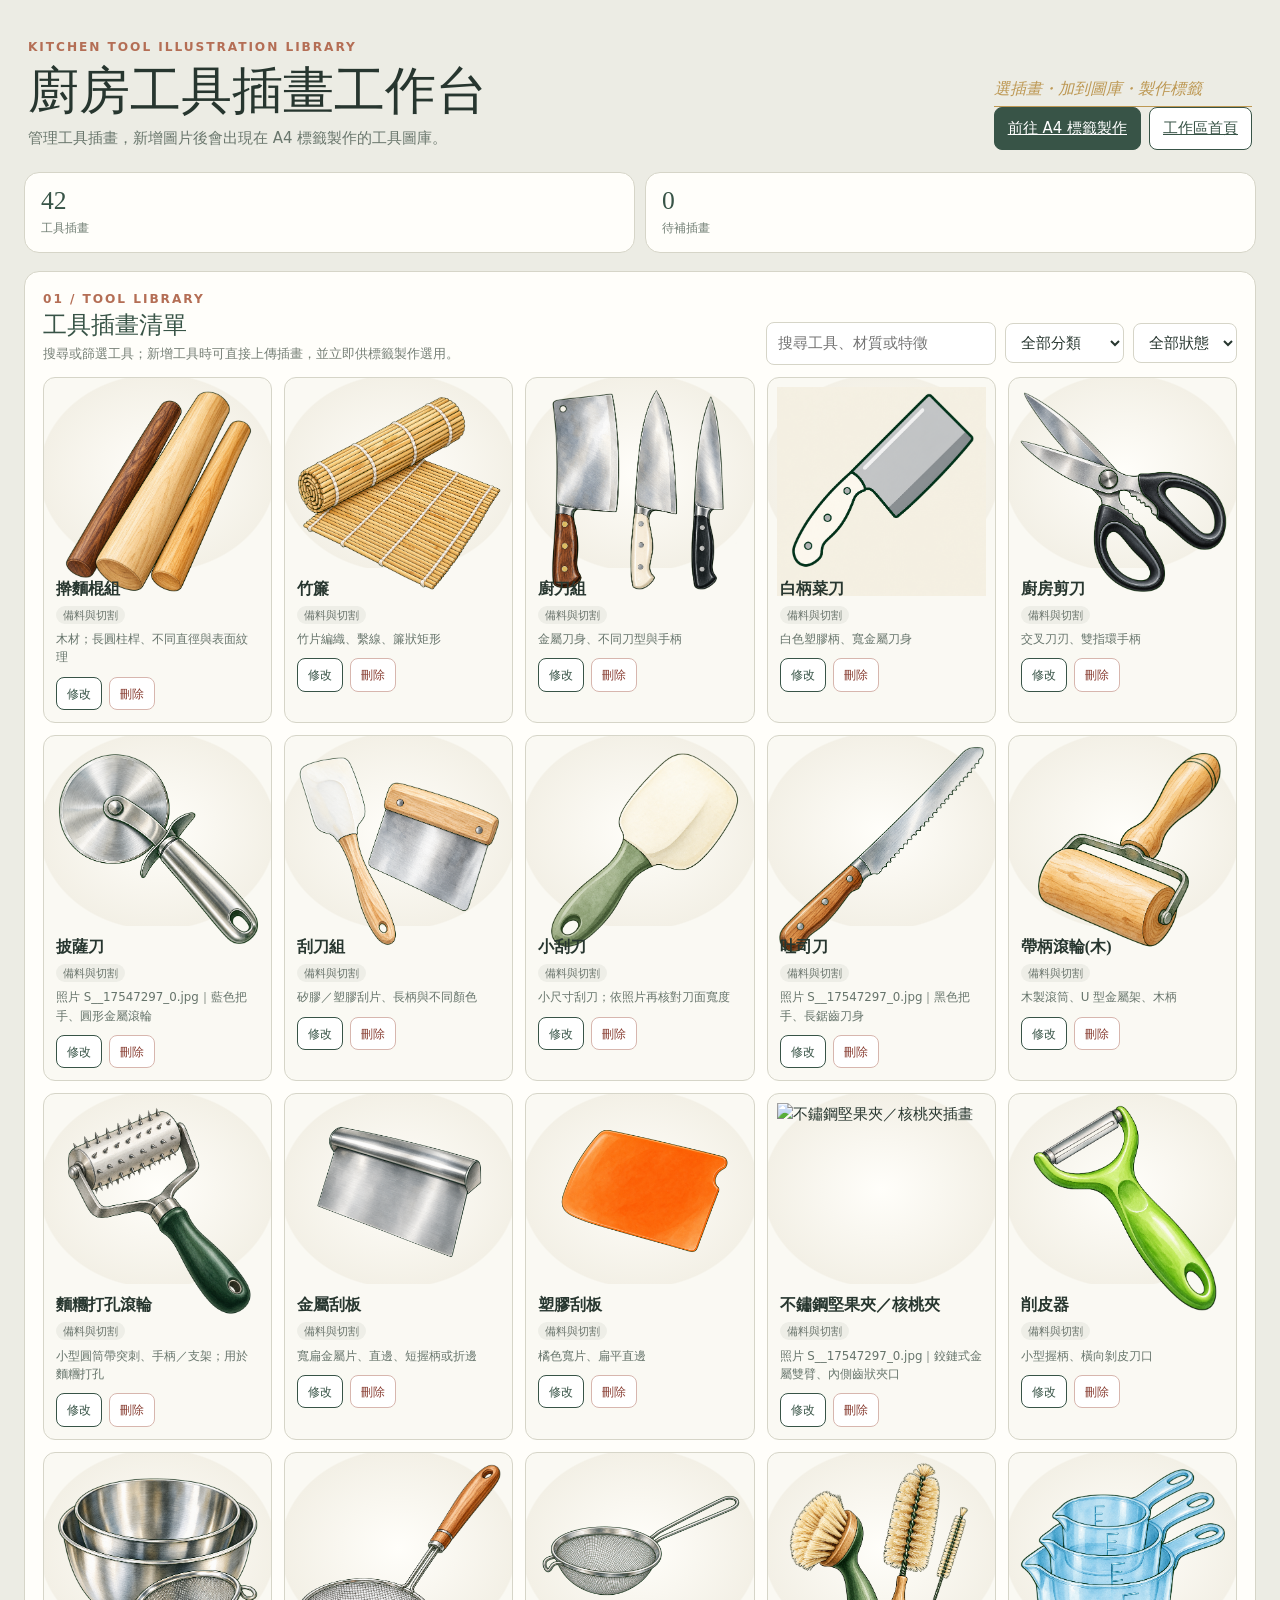
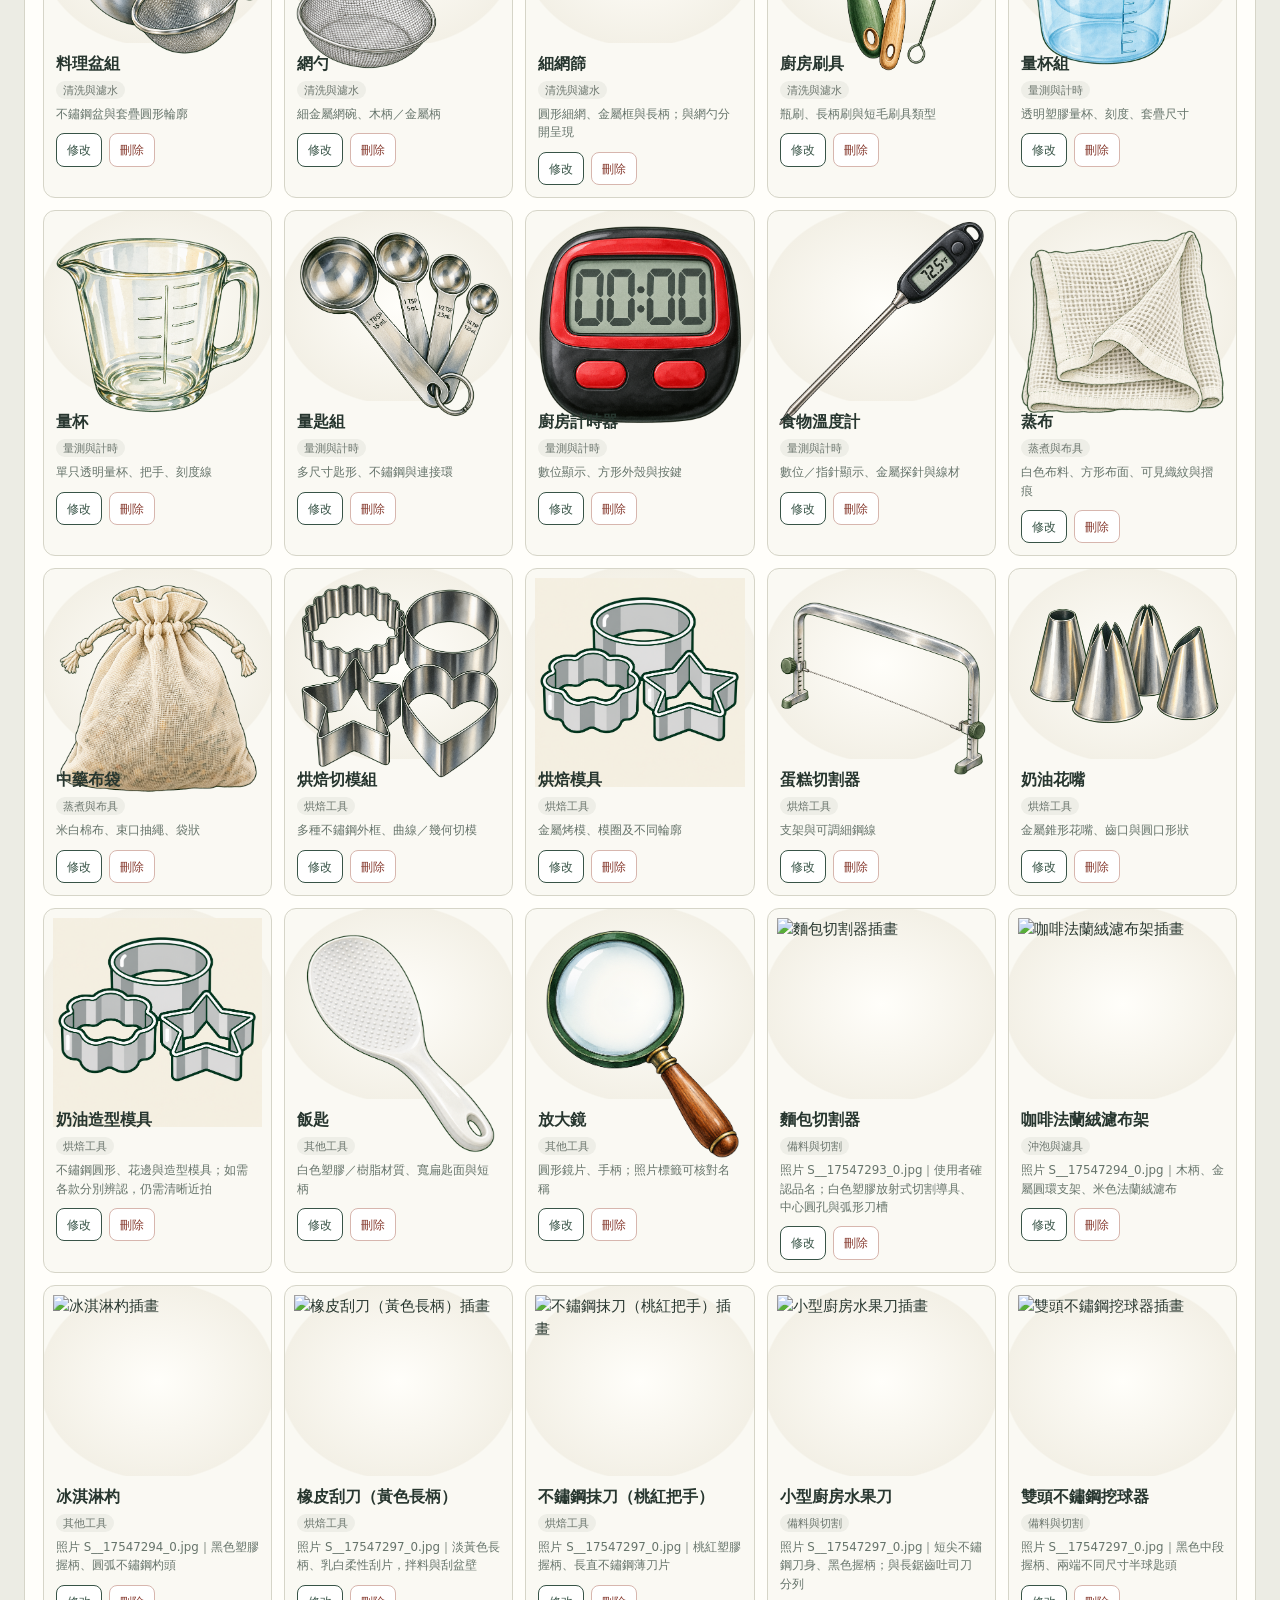
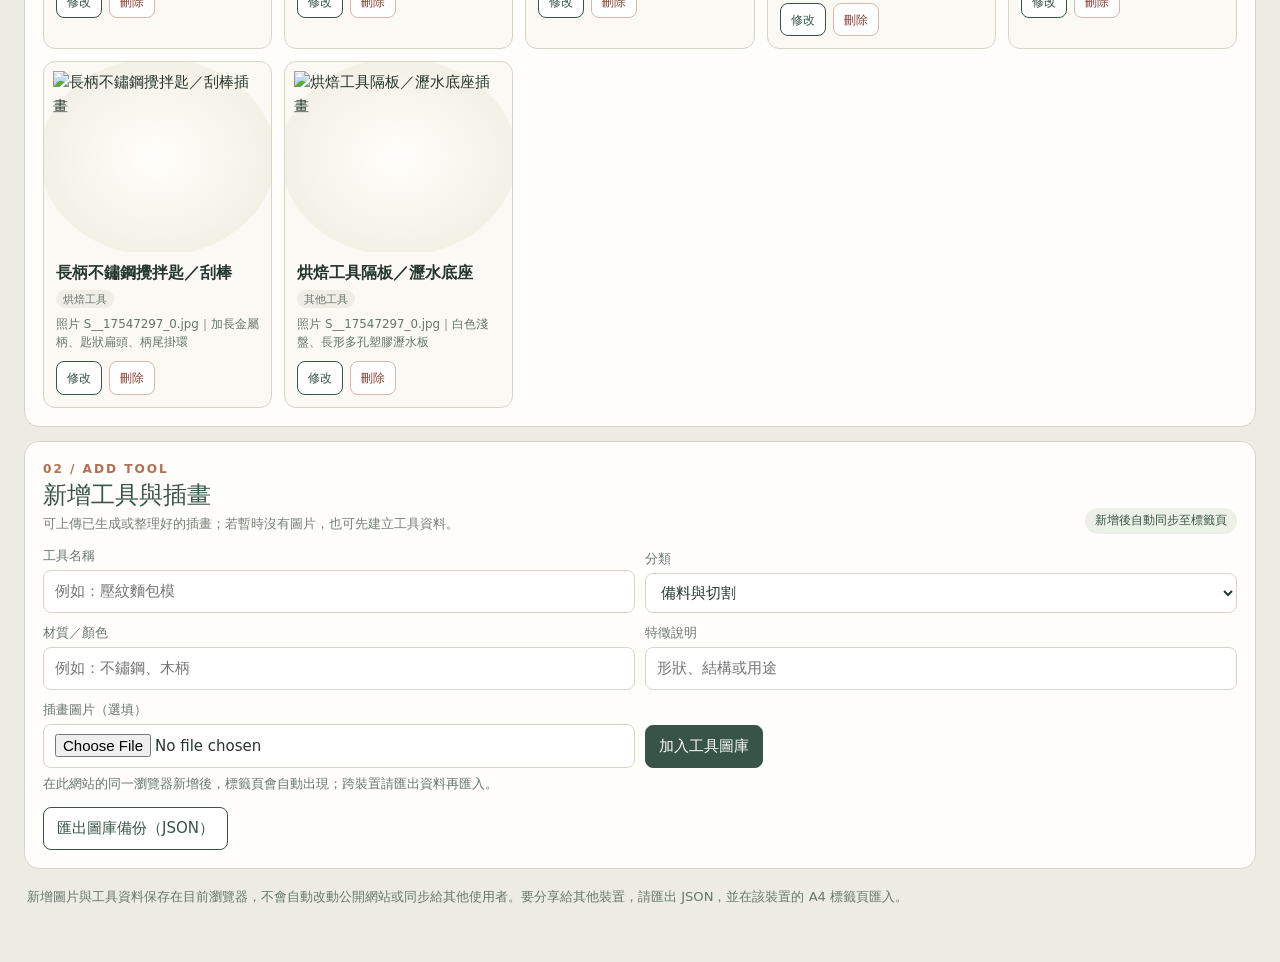
==== commit 5bd73b56: "Remove internal photo audit from illustration page" ====
--- a/kitchen-illustration/index.html
+++ b/kitchen-illustration/index.html
@@ -5,10 +5,9 @@
 <title>香積室｜廚房工具插畫工作台</title>
 <style>
 :root{--ink:#27362f;--green:#385447;--sage:#788a70;--gold:#bd9853;--paper:#f6f3e9;--line:#d6d5c8;--white:#fffefa;--coral:#b46e55}*{box-sizing:border-box}body{margin:0;background:#ecece4;color:var(--ink);font:15px/1.55 system-ui,"Noto Sans TC",sans-serif}.wrap{max-width:1500px;margin:auto;padding:24px}.hero{display:flex;align-items:end;justify-content:space-between;gap:24px;padding:14px 4px 22px}.eyebrow{font-size:.76rem;letter-spacing:.16em;color:var(--coral);font-weight:700}.hero h1{font:500 clamp(2rem,4vw,3.2rem)/1.15 Georgia,"Noto Serif TC",serif;margin:.35rem 0}.hero p{margin:0;color:#69766c;max-width:700px}.hero-mark{font:italic 1rem Georgia,serif;color:var(--gold);border-bottom:1px solid var(--gold);padding-bottom:6px;white-space:nowrap}.stats{display:grid;grid-template-columns:repeat(2,minmax(0,1fr));gap:10px;margin:0 0 18px}.stat,.panel{background:var(--white);border:1px solid var(--line);border-radius:15px}.stat{padding:13px 16px}.stat strong{display:block;font:500 1.6rem Georgia,serif;color:var(--green)}.stat span{font-size:.78rem;color:#738076}.panel{padding:18px;margin:14px 0}.section-head{display:flex;justify-content:space-between;align-items:end;gap:16px;margin-bottom:12px}.section-head h2{margin:0;font:500 1.5rem Georgia,"Noto Serif TC",serif;color:var(--green)}.section-head p{margin:3px 0 0;color:#778077;font-size:.83rem}.pill{display:inline-flex;border-radius:30px;padding:4px 10px;background:#edf0e7;color:var(--green);font-size:.72rem;white-space:nowrap}.filters{display:flex;gap:9px;align-items:center;flex-wrap:wrap}.filters input,.filters select,.form input,.form select,.form textarea{font:inherit;border:1px solid var(--line);border-radius:8px;padding:9px 11px;background:#fff;color:var(--ink)}.filters input{min-width:230px}.grid{display:grid;grid-template-columns:repeat(5,minmax(0,1fr));gap:12px}.tool{position:relative;border:1px solid var(--line);border-radius:12px;background:#faf9f3;overflow:hidden;display:flex;flex-direction:column;min-width:0}.tool-img{height:190px;display:grid;place-items:center;background:radial-gradient(ellipse at center,#fffefa 0,#f3f0e6 73%,transparent 74%);padding:9px}.tool-img img{width:100%;height:100%;object-fit:contain}.tool-body{padding:11px 12px 12px}.tool h3{font:600 1rem Georgia,"Noto Serif TC",serif;margin:0 0 3px}.tool p{font-size:.74rem;color:#66746b;margin:4px 0}.tag{font-size:.66rem;color:#6b756d;background:#eeeee7;border-radius:20px;padding:3px 7px}.button{border:1px solid var(--green);border-radius:8px;background:var(--green);color:white;padding:9px 13px;font:inherit;cursor:pointer}.button.ghost{background:white;color:var(--green)}.button:hover{filter:brightness(1.07)}.form{display:grid;grid-template-columns:1fr 1fr;gap:10px;align-items:end}.form input,.form select{width:100%}.field-label{display:block;margin:0 0 4px;color:#69766c;font-size:.8rem}.form .button{justify-self:start}.hint{font-size:.82rem;color:#69766c;margin:6px 0 0}.empty{color:#758075;border:1px dashed var(--line);border-radius:10px;padding:20px;text-align:center}.foot{font-size:.82rem;color:#69766c;padding:4px 3px 18px}.hero-actions{display:flex;gap:8px;flex-wrap:wrap}@media(max-width:1100px){.grid{grid-template-columns:repeat(4,1fr)}}@media(max-width:700px){.wrap{padding:13px}.hero{display:block}.hero-mark{display:inline-block;margin-top:15px}.stats{grid-template-columns:repeat(2,minmax(0,1fr))}.grid{grid-template-columns:repeat(2,1fr)}.tool-img{height:155px}.section-head{display:block}.filters{margin-top:10px}.filters input{min-width:0;flex:1;width:100%}.form{grid-template-columns:1fr}.hero-actions{margin-top:14px}}
-</style><style>.photo-audit{display:grid;grid-template-columns:repeat(3,minmax(0,1fr));gap:10px}.photo-audit article{border:1px solid var(--line);border-radius:10px;overflow:hidden;background:#f8f7f0}.photo-audit img{width:100%;height:190px;object-fit:cover;display:block}.photo-audit p{font-size:.76rem;color:#69766c;margin:8px 10px}@media(max-width:700px){.photo-audit{grid-template-columns:1fr}.photo-audit img{height:auto;max-height:340px;object-fit:contain;background:#e7e6de}}</style></head>
+</style></head>
 <body><main class="wrap">
 <header class="hero"><div><div class="eyebrow">KITCHEN TOOL ILLUSTRATION LIBRARY</div><h1>廚房工具插畫工作台</h1><p>管理工具插畫，新增圖片後會出現在 A4 標籤製作的工具圖庫。</p></div><div><div class="hero-mark">選插畫・加到圖庫・製作標籤</div><div class="hero-actions"><a class="button" href="../kitchen-labels/">前往 A4 標籤製作</a><a class="button ghost" href="../kitchen-tools/">工作區首頁</a></div></div></header>
-<section class="panel"><div class="section-head"><div><div class="eyebrow">PHOTO REFERENCE</div><h2>本次核對照片</h2><p>名稱依使用者辨識，插畫保留實物輪廓、握柄顏色與材質。</p></div><span class="pill">3 張來源照</span></div><div class="photo-audit"><article><img src="photos/S__17547293_0.jpg" alt="白色塑膠麵包切割器"><p>S__17547293_0.jpg｜麵包切割器</p></article><article><img src="photos/S__17547294_0.jpg" alt="咖啡法蘭絨濾布架與冰淇淋杓"><p>S__17547294_0.jpg｜木柄法蘭絨濾布架、塑膠柄冰淇淋杓</p></article><article><img src="photos/S__17547297_0.jpg" alt="刮刀、刀具與烘焙工具"><p>S__17547297_0.jpg｜逐件核對刮刀、刀具、挖球器、堅果夾與長柄工具</p></article></div></section>
 <section class="stats" aria-label="工具圖庫摘要"><div class="stat"><strong id="artCount">—</strong><span>工具插畫</span></div><div class="stat"><strong id="pendingCount">—</strong><span>待補插畫</span></div></section>
 <section class="panel"><div class="section-head"><div><div class="eyebrow">01 / TOOL LIBRARY</div><h2>工具插畫清單</h2><p>搜尋或篩選工具；新增工具時可直接上傳插畫，並立即供標籤製作選用。</p></div><div class="filters"><input id="search" type="search" placeholder="搜尋工具、材質或特徵"><select id="category"><option>全部分類</option><option>備料與切割</option><option>量測與計時</option><option>清洗與濾水</option><option>蒸煮與布具</option><option>烘焙工具</option><option>其他工具</option></select><select id="status"><option>全部狀態</option><option>已有插畫</option><option>待補畫</option><option>待辨識</option></select></div></div><div class="grid" id="toolGrid"></div></section>
 <section class="panel"><div class="section-head"><div><div class="eyebrow">02 / ADD TOOL</div><h2>新增工具與插畫</h2><p>可上傳已生成或整理好的插畫；若暫時沒有圖片，也可先建立工具資料。</p></div><span class="pill">新增後自動同步至標籤頁</span></div><form class="form" id="addForm"><label><span class="field-label">工具名稱</span><input name="name" required placeholder="例如：壓紋麵包模"></label><label><span class="field-label">分類</span><select name="category"><option>備料與切割</option><option>量測與計時</option><option>清洗與濾水</option><option>蒸煮與布具</option><option>烘焙工具</option><option>其他工具</option></select></label><label><span class="field-label">材質／顏色</span><input name="material" placeholder="例如：不鏽鋼、木柄"></label><label><span class="field-label">特徵說明</span><input name="features" placeholder="形狀、結構或用途"></label><label><span class="field-label">插畫圖片（選填）</span><input name="image" type="file" accept="image/png,image/jpeg,image/webp,image/gif"></label><button class="button" type="submit">加入工具圖庫</button></form><p class="hint" id="addFeedback" role="status">在此網站的同一瀏覽器新增後，標籤頁會自動出現；跨裝置請匯出資料再匯入。</p><div style="margin-top:12px"><button class="button ghost" type="button" id="exportLabelData">匯出圖庫備份（JSON）</button><span id="exportFeedback" class="hint" style="margin-left:8px"></span></div></section>
